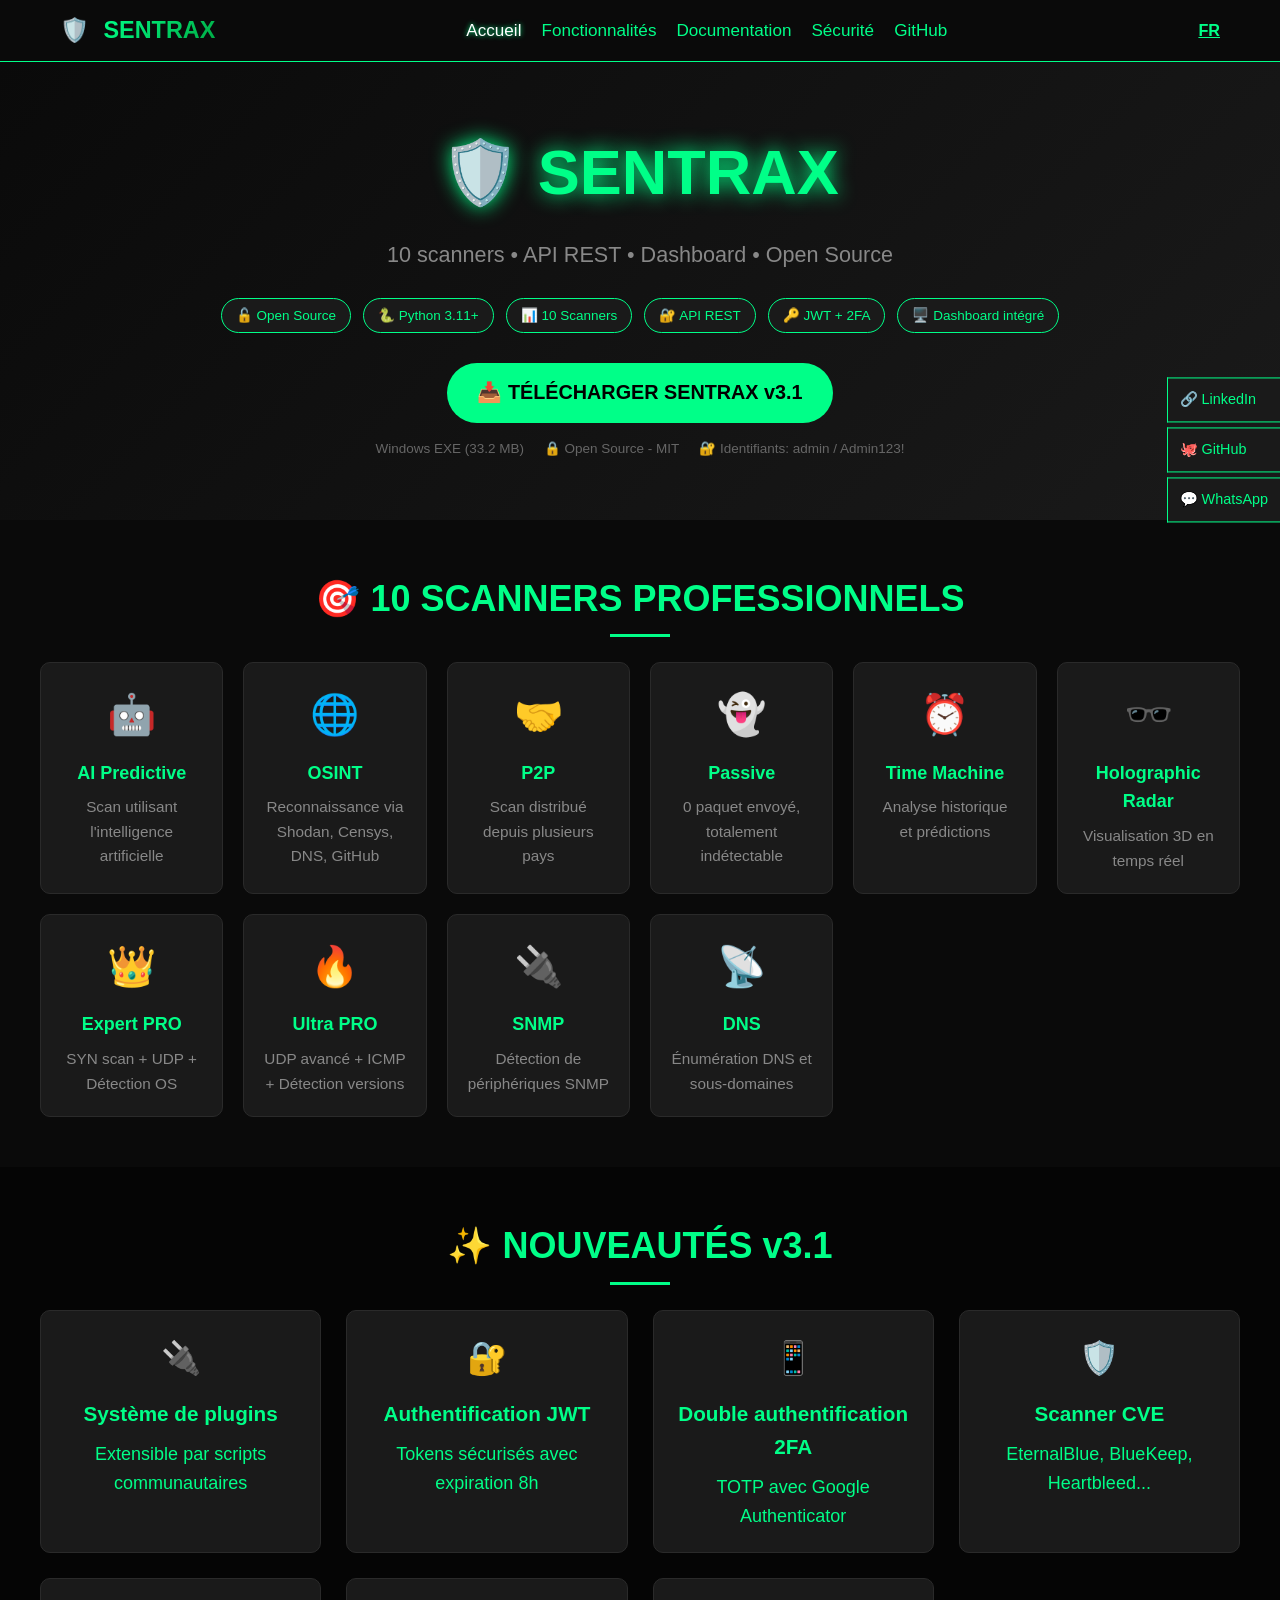
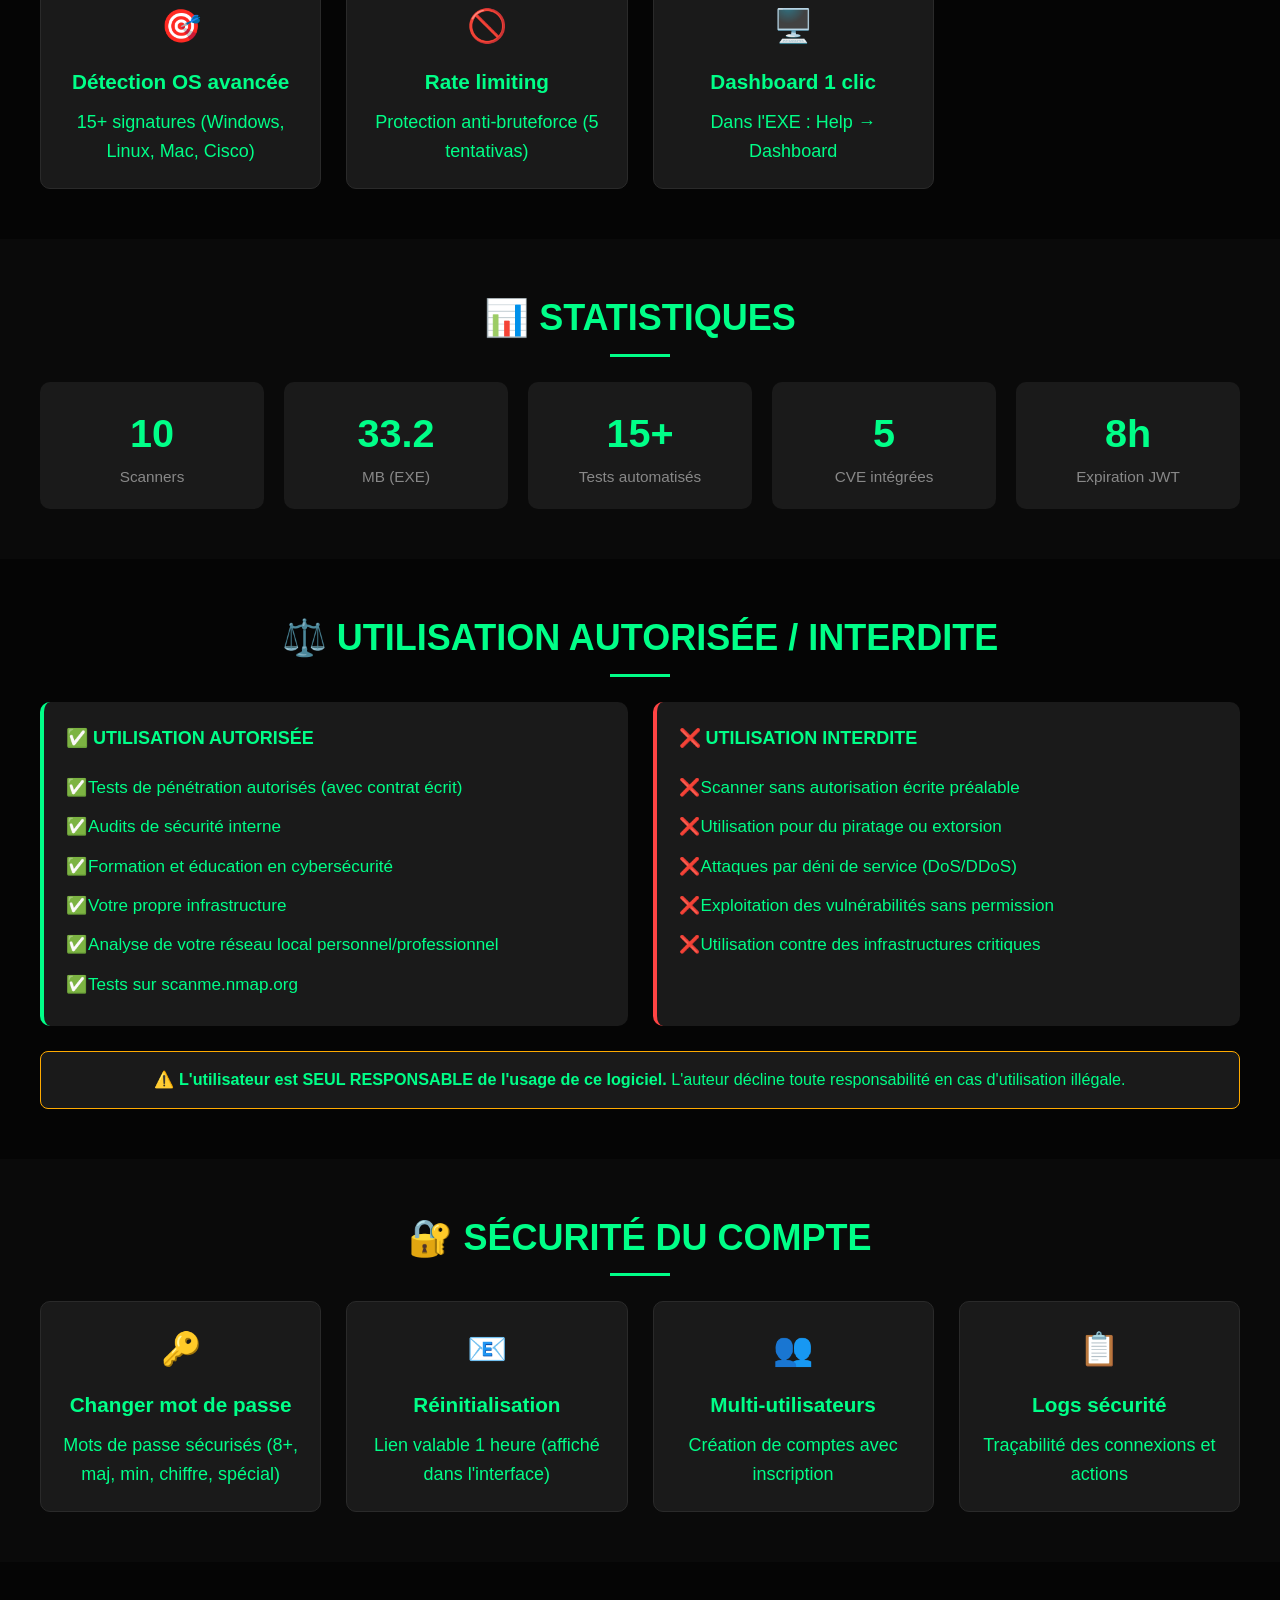
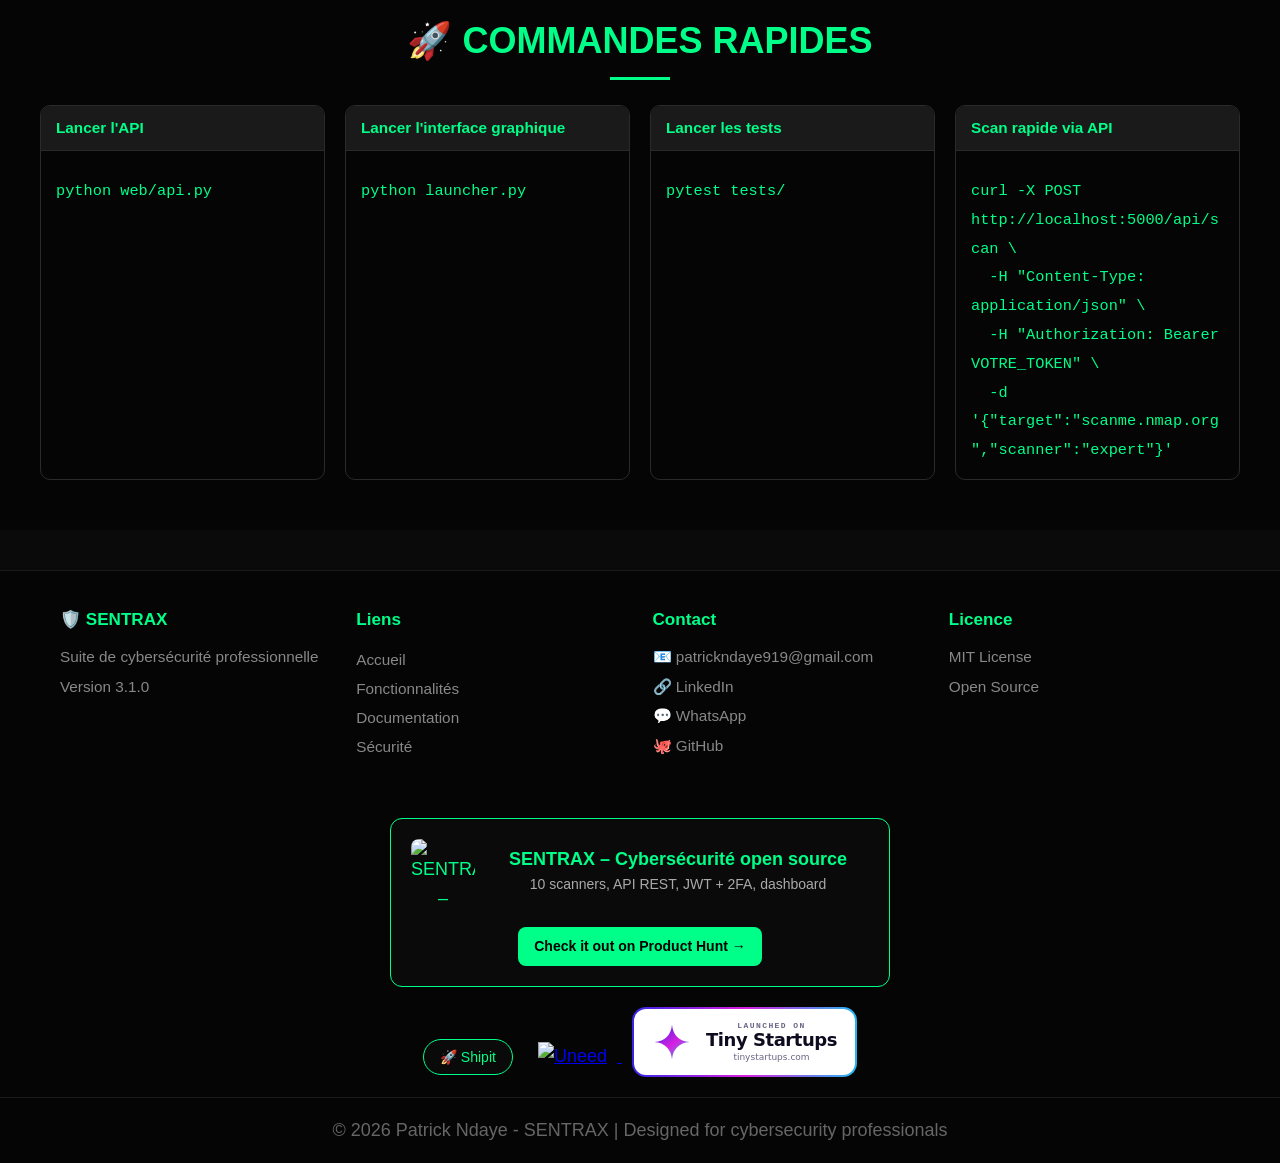
==== index.html @ 49a6472c "Ajout badge Tiny Startups (officiel, design dégradé)" ====
<!DOCTYPE html>
<html lang="fr">
<head>
    <!-- Google Tag Manager -->
    <script>(function(w,d,s,l,i){w[l]=w[l]||[];w[l].push({'gtm.start':
    new Date().getTime(),event:'gtm.js'});var f=d.getElementsByTagName(s)[0],
    j=d.createElement(s),dl=l!='dataLayer'?'&l='+l:'';j.async=true;j.src=
    'https://www.googletagmanager.com/gtm.js?id='+i+dl;f.parentNode.insertBefore(j,f);
    })(window,document,'script','dataLayer','GTM-PPNK472Z');</script>
    <!-- End Google Tag Manager -->

    <meta charset="UTF-8">
    <meta name="viewport" content="width=device-width, initial-scale=1.0">
    <meta name="description" content="SENTRAX - Suite de cybersécurité professionnelle avec 10 scanners réseau, API REST, dashboard web, authentification JWT + 2FA, et détection de vulnérabilités.">
    <meta name="keywords" content="cybersécurité, scanner réseau, sécurité informatique, pentest, vulnérabilités, nmap, scan ports, JWT, 2FA, CVE">
    <meta name="author" content="Patrick Ndaye">
    <meta property="og:title" content="SENTRAX - Cybersecurity Scanner">
    <meta property="og:description" content="Suite de cybersécurité professionnelle avec 10 scanners réseau">
    <meta property="og:url" content="https://ndaye12.github.io/SentraX/">
    <meta name="yandex-verification" content="8e7e02fc0b04e355" />
    <link rel="canonical" href="https://ndaye12.github.io/SentraX/" />
    <title>SENTRAX - Suite de cybersécurité professionnelle</title>
    <link rel="icon" href="images/favicon.ico">
    <link rel="stylesheet" href="css/style.css">
</head>
<body>
    <!-- Google Tag Manager (noscript) -->
    <noscript><iframe src="https://www.googletagmanager.com/ns.html?id=GTM-PPNK472Z"
    height="0" width="0" style="display:none;visibility:hidden"></iframe></noscript>
    <!-- End Google Tag Manager (noscript) -->

    <nav>
        <div class="nav-container">
            <div class="logo">
                <span class="logo-icon">🛡️</span>
                <span class="logo-text">SENTRAX</span>
            </div>
            <button class="menu-toggle" onclick="toggleMenu()">☰</button>
            <ul class="nav-menu">
                <li><a href="index.html" class="active">Accueil</a></li>
                <li><a href="features.html">Fonctionnalités</a></li>
                <li><a href="docs.html">Documentation</a></li>
                <li><a href="security.html">Sécurité</a></li>
                <li><a href="https://github.com/Ndaye12/SentraX">GitHub</a></li>
            </ul>
            <div class="lang-switch">
                <a href="index.html" class="lang-active">FR</a>
            </div>
        </div>
    </nav>

    <header class="hero">
        <div class="hero-content">
            <h1>🛡️ SENTRAX</h1>
            <p class="hero-subtitle">10 scanners • API REST • Dashboard • Open Source</p>
            <div class="hero-badges">
                <span class="badge">🔓 Open Source</span>
                <span class="badge">🐍 Python 3.11+</span>
                <span class="badge">📊 10 Scanners</span>
                <span class="badge">🔐 API REST</span>
                <span class="badge">🔑 JWT + 2FA</span>
                <span class="badge">🖥️ Dashboard intégré</span>
            </div>
            <a href="https://drive.google.com/file/d/140tymb2wjsz4BPexZvUOUM1OXDGhK6bf/view?usp=sharing" class="download-btn">
                📥 TÉLÉCHARGER SENTRAX v3.1
            </a>
            <div class="download-info">
                <span>Windows EXE (33.2 MB)</span>
                <span>🔒 Open Source - MIT</span>
                <span>🔐 Identifiants: admin / Admin123!</span>
            </div>
        </div>
    </header>

    <main>
        <section class="section">
            <div class="container">
                <h2>🎯 10 SCANNERS PROFESSIONNELS</h2>
                <div class="scanner-grid">
                    <div class="scanner-card"><div class="scanner-icon">🤖</div><h3>AI Predictive</h3><p>Scan utilisant l'intelligence artificielle</p></div>
                    <div class="scanner-card"><div class="scanner-icon">🌐</div><h3>OSINT</h3><p>Reconnaissance via Shodan, Censys, DNS, GitHub</p></div>
                    <div class="scanner-card"><div class="scanner-icon">🤝</div><h3>P2P</h3><p>Scan distribué depuis plusieurs pays</p></div>
                    <div class="scanner-card"><div class="scanner-icon">👻</div><h3>Passive</h3><p>0 paquet envoyé, totalement indétectable</p></div>
                    <div class="scanner-card"><div class="scanner-icon">⏰</div><h3>Time Machine</h3><p>Analyse historique et prédictions</p></div>
                    <div class="scanner-card"><div class="scanner-icon">🕶️</div><h3>Holographic Radar</h3><p>Visualisation 3D en temps réel</p></div>
                    <div class="scanner-card"><div class="scanner-icon">👑</div><h3>Expert PRO</h3><p>SYN scan + UDP + Détection OS</p></div>
                    <div class="scanner-card"><div class="scanner-icon">🔥</div><h3>Ultra PRO</h3><p>UDP avancé + ICMP + Détection versions</p></div>
                    <div class="scanner-card"><div class="scanner-icon">🔌</div><h3>SNMP</h3><p>Détection de périphériques SNMP</p></div>
                    <div class="scanner-card"><div class="scanner-icon">📡</div><h3>DNS</h3><p>Énumération DNS et sous-domaines</p></div>
                </div>
            </div>
        </section>

        <section class="section dark">
            <div class="container">
                <h2>✨ NOUVEAUTÉS v3.1</h2>
                <div class="features-grid">
                    <div class="feature-item"><span class="feature-icon">🔌</span><h3>Système de plugins</h3><p>Extensible par scripts communautaires</p></div>
                    <div class="feature-item"><span class="feature-icon">🔐</span><h3>Authentification JWT</h3><p>Tokens sécurisés avec expiration 8h</p></div>
                    <div class="feature-item"><span class="feature-icon">📱</span><h3>Double authentification 2FA</h3><p>TOTP avec Google Authenticator</p></div>
                    <div class="feature-item"><span class="feature-icon">🛡️</span><h3>Scanner CVE</h3><p>EternalBlue, BlueKeep, Heartbleed...</p></div>
                    <div class="feature-item"><span class="feature-icon">🎯</span><h3>Détection OS avancée</h3><p>15+ signatures (Windows, Linux, Mac, Cisco)</p></div>
                    <div class="feature-item"><span class="feature-icon">🚫</span><h3>Rate limiting</h3><p>Protection anti-bruteforce (5 tentativas)</p></div>
                    <div class="feature-item"><span class="feature-icon">🖥️</span><h3>Dashboard 1 clic</h3><p>Dans l'EXE : Help → Dashboard</p></div>
                </div>
            </div>
        </section>

        <section class="section">
            <div class="container">
                <h2>📊 STATISTIQUES</h2>
                <div class="stats-grid">
                    <div class="stat-card"><div class="stat-number">10</div><div class="stat-label">Scanners</div></div>
                    <div class="stat-card"><div class="stat-number">33.2</div><div class="stat-label">MB (EXE)</div></div>
                    <div class="stat-card"><div class="stat-number">15+</div><div class="stat-label">Tests automatisés</div></div>
                    <div class="stat-card"><div class="stat-number">5</div><div class="stat-label">CVE intégrées</div></div>
                    <div class="stat-card"><div class="stat-number">8h</div><div class="stat-label">Expiration JWT</div></div>
                </div>
            </div>
        </section>

        <section class="section dark">
            <div class="container">
                <h2>⚖️ UTILISATION AUTORISÉE / INTERDITE</h2>
                <div class="legal-grid">
                    <div class="legal-box allowed">
                        <h3>✅ UTILISATION AUTORISÉE</h3>
                        <ul><li>Tests de pénétration autorisés (avec contrat écrit)</li><li>Audits de sécurité interne</li><li>Formation et éducation en cybersécurité</li><li>Votre propre infrastructure</li><li>Analyse de votre réseau local personnel/professionnel</li><li>Tests sur scanme.nmap.org</li></ul>
                    </div>
                    <div class="legal-box forbidden">
                        <h3>❌ UTILISATION INTERDITE</h3>
                        <ul><li>Scanner sans autorisation écrite préalable</li><li>Utilisation pour du piratage ou extorsion</li><li>Attaques par déni de service (DoS/DDoS)</li><li>Exploitation des vulnérabilités sans permission</li><li>Utilisation contre des infrastructures critiques</li></ul>
                    </div>
                </div>
                <div class="legal-notice">⚠️ <strong>L'utilisateur est SEUL RESPONSABLE de l'usage de ce logiciel.</strong> L'auteur décline toute responsabilité en cas d'utilisation illégale.</div>
            </div>
        </section>

        <section class="section">
            <div class="container">
                <h2>🔐 SÉCURITÉ DU COMPTE</h2>
                <div class="features-grid">
                    <div class="feature-item"><span class="feature-icon">🔑</span><h3>Changer mot de passe</h3><p>Mots de passe sécurisés (8+, maj, min, chiffre, spécial)</p></div>
                    <div class="feature-item"><span class="feature-icon">📧</span><h3>Réinitialisation</h3><p>Lien valable 1 heure (affiché dans l'interface)</p></div>
                    <div class="feature-item"><span class="feature-icon">👥</span><h3>Multi-utilisateurs</h3><p>Création de comptes avec inscription</p></div>
                    <div class="feature-item"><span class="feature-icon">📋</span><h3>Logs sécurité</h3><p>Traçabilité des connexions et actions</p></div>
                </div>
            </div>
        </section>

        <section class="section dark">
            <div class="container">
                <h2>🚀 COMMANDES RAPIDES</h2>
                <div class="code-blocks">
                    <div class="code-block"><h3>Lancer l'API</h3><pre><code>python web/api.py</code></pre></div>
                    <div class="code-block"><h3>Lancer l'interface graphique</h3><pre><code>python launcher.py</code></pre></div>
                    <div class="code-block"><h3>Lancer les tests</h3><pre><code>pytest tests/</code></pre></div>
                    <div class="code-block"><h3>Scan rapide via API</h3><pre><code>curl -X POST http://localhost:5000/api/scan \
  -H "Content-Type: application/json" \
  -H "Authorization: Bearer VOTRE_TOKEN" \
  -d '{"target":"scanme.nmap.org","scanner":"expert"}'</code></pre></div>
                </div>
            </div>
        </section>
    </main>

    <footer>
        <div class="footer-container">
            <div class="footer-section"><h3>🛡️ SENTRAX</h3><p>Suite de cybersécurité professionnelle</p><p>Version 3.1.0</p></div>
            <div class="footer-section"><h3>Liens</h3><ul><li><a href="index.html">Accueil</a></li><li><a href="features.html">Fonctionnalités</a></li><li><a href="docs.html">Documentation</a></li><li><a href="security.html">Sécurité</a></li></ul></div>
            <div class="footer-section"><h3>Contact</h3><p>📧 patrickndaye919@gmail.com</p><p>🔗 <a href="https://www.linkedin.com/in/patrick-ndaye-b5b67a399" target="_blank">LinkedIn</a></p><p>💬 <a href="https://wa.me/243975659129?text=Bonjour%20Patrick%2C%20je%20suis%20intéressé%20par%20SENTRAX" target="_blank">WhatsApp</a></p><p>🐙 <a href="https://github.com/Ndaye12" target="_blank">GitHub</a></p></div>
            <div class="footer-section"><h3>Licence</h3><p>MIT License</p><p>Open Source</p></div>
        </div>

        <div class="badges-section" style="text-align: center; margin: 20px 0;">
            <!-- Widget Product Hunt – version dark intégrée -->
            <div style="background: #0a0a0a; border: 1px solid #00ff88; border-radius: 12px; padding: 20px; max-width: 500px; margin: 0 auto 20px;">
                <div style="display: flex; align-items: center; gap: 12px; margin-bottom: 12px;">
                    <img alt="SENTRAX – Cybersécurité open source" src="https://ph-files.imgix.net/3e011e09-76a8-44e1-983e-51eee85b455f.png?auto=format&amp;fit=crop&amp;w=80&amp;h=80" style="width: 64px; height: 64px; border-radius: 8px; object-fit: cover; flex-shrink: 0;">
                    <div style="flex: 1 1 0%; min-width: 0px;">
                        <h3 style="margin: 0px; font-size: 18px; font-weight: 600; color: #00ff88; line-height: 1.3; overflow: hidden; text-overflow: ellipsis; white-space: nowrap;">SENTRAX – Cybersécurité open source</h3>
                        <p style="margin: 4px 0px 0px; font-size: 14px; color: #aaa; line-height: 1.4; overflow: hidden; text-overflow: ellipsis; display: -webkit-box; -webkit-line-clamp: 2; -webkit-box-orient: vertical;">10 scanners, API REST, JWT + 2FA, dashboard</p>
                    </div>
                </div>
                <a href="https://www.producthunt.com/products/sentrax-cybersecurite-open-source?embed=true&amp;utm_source=embed&amp;utm_medium=post_embed" target="_blank" rel="noopener" style="display: inline-flex; align-items: center; gap: 4px; margin-top: 12px; padding: 8px 16px; background: #00ff88; color: #000; text-decoration: none; border-radius: 8px; font-size: 14px; font-weight: 600;">Check it out on Product Hunt →</a>
            </div>

            <!-- Badge Shipit stylisé -->
            <a href="https://www.shipit.buzz/products/sentrax" target="_blank" rel="noopener noreferrer" style="display: inline-flex; align-items: center; gap: 8px; background: #0a0a0a; color: #00ff88; padding: 6px 16px; border-radius: 40px; text-decoration: none; font-weight: 500; font-size: 14px; border: 1px solid #00ff88; margin: 0 10px;">
                🚀 Shipit
            </a>

            <!-- Badge Uneed (DR 74) -->
            <a href="https://www.uneed.best/tool/sentrax" target="_blank" rel="noopener noreferrer">
                <img src="https://www.uneed.best/EMBED3.png" alt="Uneed" style="height: 40px; margin: 0 10px;">
            </a>

            <!-- Tiny Startups badge (officiel, design dégradé) -->
            <a href="https://www.tinystartups.com/startup/sentrax" target="_blank" rel="noopener noreferrer" 
               style="display:inline-flex;align-items:center;gap:14px;padding:12px 18px;border-radius:14px;text-decoration:none;font-family:'Inter',system-ui,sans-serif;background:linear-gradient(#fff,#fff) padding-box,linear-gradient(90deg,#3525E6,#D81FE0,#22B8F0) border-box;border:2px solid transparent;color:#0E0B1F;margin:0 10px;">
              <svg width="40" height="40" viewBox="0 0 100 100">
                <defs><linearGradient id="tsg" x1=".1" y1="0" x2=".9" y2="1">
                  <stop offset="0%" stop-color="#3525E6"/><stop offset="55%" stop-color="#D81FE0"/><stop offset="100%" stop-color="#22B8F0"/>
                </linearGradient></defs>
                <path d="M50 6C52 32 68 48 94 50C68 52 52 68 50 94C48 68 32 52 6 50C32 48 48 32 50 6Z" fill="url(#tsg)"/>
              </svg>
              <span style="display:flex;flex-direction:column;line-height:1.15">
                <span style="font-family:monospace;font-size:8px;font-weight:600;letter-spacing:0.18em;text-transform:uppercase;color:#6A6585">Launched on</span>
                <span style="font-size:18px;font-weight:800;letter-spacing:-0.025em">Tiny Startups</span>
                <span style="font-size:9px;color:#6A6585;margin-top:2px">tinystartups.com</span>
              </span>
            </a>
        </div>

        <div class="footer-bottom"><p>© 2026 Patrick Ndaye - SENTRAX | Designed for cybersecurity professionals</p></div>
    </footer>

    <div class="social-links">
        <a href="https://www.linkedin.com/in/patrick-ndaye-b5b67a399" target="_blank">🔗 LinkedIn</a>
        <a href="https://github.com/Ndaye12" target="_blank">🐙 GitHub</a>
        <a href="https://wa.me/243975659129?text=Bonjour%20Patrick%2C%20je%20suis%20intéressé%20par%20SENTRAX" target="_blank">💬 WhatsApp</a>
    </div>

    <script>
        function toggleMenu() {
            const menu = document.querySelector('.nav-menu');
            if (menu) menu.classList.toggle('active');
        }

        const observer = new IntersectionObserver((entries) => {
            entries.forEach(entry => {
                if (entry.isIntersecting) {
                    entry.target.classList.add('visible');
                }
            });
        });

        document.querySelectorAll('.scanner-card, .feature-item, .stat-card, .code-block').forEach(el => {
            el.classList.add('fade-in');
            observer.observe(el);
        });
    </script>
</body>
</html>
---- css/style.css ----
* {
    margin: 0;
    padding: 0;
    box-sizing: border-box;
}

/* BASE POUR MOBILE - Viewport friendly */
html {
    font-size: 18px;
    scroll-behavior: smooth;
}

@media (max-width: 768px) {
    html {
        font-size: 20px;
    }
}

@media (max-width: 480px) {
    html {
        font-size: 18px;
    }
}

/* Police de base */
body {
    font-family: 'Segoe UI', 'Roboto', sans-serif;
    background: #0a0a0a;
    color: #00ff88;
    line-height: 1.6;
    font-size: 1rem;
    min-height: 100vh;
}

/* Monospace uniquement pour le code */
code,
pre,
.cve-item,
.code-block code,
.terminal {
    font-family: 'Courier New', 'Courier', monospace;
}

/* Navigation */
nav {
    background: #0a0a0a;
    border-bottom: 1px solid #00ff88;
    position: sticky;
    top: 0;
    z-index: 100;
    backdrop-filter: blur(10px);
    padding: 12px 0;
}

.nav-container {
    max-width: 1200px;
    margin: 0 auto;
    padding: 0 20px;
    display: flex;
    justify-content: space-between;
    align-items: center;
    flex-wrap: wrap;
}

.logo {
    font-size: 1.3rem;
    font-weight: bold;
}

.logo-icon {
    color: #00ff88;
    margin-right: 8px;
}

.logo-text {
    background: linear-gradient(135deg, #00ff88, #00aa44);
    -webkit-background-clip: text;
    background-clip: text;
    color: transparent;
}

/* Menu hamburger */
.menu-toggle {
    display: none;
    background: none;
    border: 1px solid #00ff88;
    color: #00ff88;
    font-size: 1.8rem;
    cursor: pointer;
    padding: 4px 12px;
    border-radius: 6px;
    line-height: 1;
    transition: all 0.3s;
}

.menu-toggle:hover {
    background: #00ff88;
    color: #000;
}

.nav-menu {
    display: flex;
    list-style: none;
    gap: 20px;
}

.nav-menu a {
    color: #00ff88;
    text-decoration: none;
    transition: all 0.3s;
    font-size: 0.95rem;
}

.nav-menu a:hover,
.nav-menu a.active {
    color: #ffffff;
    text-shadow: 0 0 5px #00ff88;
}

.lang-switch a {
    color: #00ff88;
    text-decoration: none;
    font-size: 0.9rem;
    transition: all 0.3s;
}

.lang-switch a:hover {
    color: #ffffff;
}

.lang-active {
    font-weight: bold;
    text-decoration: underline !important;
}

/* Hero section */
.hero {
    text-align: center;
    padding: 60px 20px;
    background: linear-gradient(135deg, #0a0a0a 0%, #1a1a1a 100%);
}

.hero h1 {
    font-size: clamp(1.8rem, 6vw, 3.5rem);
    margin-bottom: 15px;
    text-shadow: 0 0 20px #00ff88;
}

.hero-subtitle {
    font-size: clamp(0.9rem, 3vw, 1.2rem);
    color: #888;
    margin-bottom: 25px;
}

.hero-badges {
    display: flex;
    justify-content: center;
    gap: 12px;
    margin-bottom: 30px;
    flex-wrap: wrap;
}

.badge {
    background: #1a1a1a;
    padding: 6px 14px;
    border-radius: 20px;
    font-size: 0.75rem;
    border: 1px solid #00ff88;
    transition: all 0.3s;
}

.badge:hover {
    background: #00ff88;
    color: #000;
    transform: translateY(-2px);
}

.download-btn {
    display: inline-block;
    background: #00ff88;
    color: #000;
    padding: 14px 30px;
    font-size: clamp(0.9rem, 4vw, 1.1rem);
    font-weight: bold;
    text-decoration: none;
    border-radius: 50px;
    transition: all 0.3s;
    margin-bottom: 15px;
}

.download-btn:hover {
    transform: scale(1.05);
    box-shadow: 0 0 30px #00ff88;
}

.download-info {
    font-size: 0.75rem;
    color: #666;
}

.download-info span {
    margin: 0 8px;
}

/* Sections */
.section {
    padding: 50px 20px;
}

.section.dark {
    background: #050505;
}

.container {
    max-width: 1200px;
    margin: 0 auto;
    width: 100%;
}

h2 {
    text-align: center;
    font-size: clamp(1.3rem, 5vw, 2rem);
    margin-bottom: 35px;
    position: relative;
}

h2::after {
    content: '';
    position: absolute;
    bottom: -10px;
    left: 50%;
    transform: translateX(-50%);
    width: 60px;
    height: 3px;
    background: #00ff88;
}

h3 {
    font-size: 1.15rem;
    margin-bottom: 10px;
}

p, li, label, input, textarea {
    font-size: 1rem;
}

/* Scanner grid */
.scanner-grid {
    display: grid;
    grid-template-columns: repeat(auto-fit, minmax(170px, 1fr));
    gap: 20px;
}

.scanner-card {
    background: #1a1a1a;
    padding: 20px;
    border-radius: 10px;
    text-align: center;
    transition: all 0.3s;
    border: 1px solid #2a2a2a;
    cursor: pointer;
}

.scanner-card:hover {
    transform: translateY(-5px);
    border-color: #00ff88;
    box-shadow: 0 5px 20px rgba(0, 255, 136, 0.2);
}

.scanner-icon {
    font-size: 2.2rem;
    margin-bottom: 12px;
}

.scanner-card h3 {
    margin-bottom: 8px;
    font-size: 1rem;
}

.scanner-card p {
    font-size: 0.85rem;
    color: #888;
}

/* Features grid */
.features-grid {
    display: grid;
    grid-template-columns: repeat(auto-fit, minmax(280px, 1fr));
    gap: 25px;
}

.feature-item {
    text-align: center;
    padding: 22px;
    background: #1a1a1a;
    border-radius: 10px;
    border: 1px solid #2a2a2a;
    transition: all 0.3s;
}

.feature-item:hover {
    transform: translateY(-5px);
    border-color: #00ff88;
}

.feature-icon {
    font-size: 1.8rem;
    display: block;
    margin-bottom: 12px;
}

/* Stats grid */
.stats-grid {
    display: grid;
    grid-template-columns: repeat(auto-fit, minmax(130px, 1fr));
    gap: 20px;
    text-align: center;
}

.stat-card {
    background: #1a1a1a;
    padding: 20px;
    border-radius: 10px;
    transition: all 0.3s;
}

.stat-card:hover {
    transform: translateY(-3px);
    border: 1px solid #00ff88;
}

.stat-number {
    font-size: 2.2rem;
    font-weight: bold;
    color: #00ff88;
}

.stat-label {
    color: #888;
    font-size: 0.85rem;
}

/* Legal boxes */
.legal-grid {
    display: grid;
    grid-template-columns: 1fr 1fr;
    gap: 25px;
    margin-bottom: 25px;
}

.legal-box {
    background: #1a1a1a;
    padding: 22px;
    border-radius: 10px;
}

.legal-box.allowed {
    border-left: 4px solid #00ff88;
}

.legal-box.forbidden {
    border-left: 4px solid #ff4444;
}

.legal-box h3 {
    margin-bottom: 15px;
    font-size: 1rem;
}

.legal-box ul {
    list-style: none;
    padding-left: 0;
}

.legal-box li {
    padding: 6px 0;
    padding-left: 22px;
    position: relative;
    font-size: 0.95rem;
}

.legal-box li::before {
    position: absolute;
    left: 0;
}

.allowed li::before {
    content: "✅";
}

.forbidden li::before {
    content: "❌";
}

.legal-notice {
    background: #1a1a1a;
    padding: 15px;
    border-radius: 8px;
    text-align: center;
    border: 1px solid #ffaa00;
    font-size: 0.9rem;
}

/* Code blocks */
.code-blocks {
    display: grid;
    grid-template-columns: repeat(auto-fit, minmax(280px, 1fr));
    gap: 20px;
}

.code-block {
    background: #050505;
    border: 1px solid #2a2a2a;
    border-radius: 10px;
    overflow: hidden;
    transition: all 0.3s;
}

.code-block:hover {
    border-color: #00ff88;
}

.code-block h3 {
    background: #1a1a1a;
    padding: 10px 15px;
    font-size: 0.85rem;
    border-bottom: 1px solid #2a2a2a;
}

.code-block pre {
    padding: 15px;
    overflow-x: auto;
    white-space: pre-wrap;
    word-break: break-word;
}

.code-block code {
    font-size: 0.85rem;
    color: #00ff88;
}

/* Footer */
footer {
    background: #050505;
    border-top: 1px solid #1a1a1a;
    margin-top: 40px;
}

.footer-container {
    max-width: 1200px;
    margin: 0 auto;
    padding: 35px 20px;
    display: grid;
    grid-template-columns: repeat(auto-fit, minmax(180px, 1fr));
    gap: 25px;
}

.footer-section h3 {
    margin-bottom: 12px;
    font-size: 0.95rem;
}

.footer-section ul {
    list-style: none;
}

.footer-section a {
    color: #888;
    text-decoration: none;
    transition: color 0.3s;
    font-size: 0.85rem;
}

.footer-section a:hover {
    color: #00ff88;
}

.footer-section p {
    color: #888;
    font-size: 0.85rem;
    margin: 5px 0;
}

.footer-bottom {
    text-align: center;
    padding: 18px;
    border-top: 1px solid #1a1a1a;
    color: #666;
    font-size: 0.8rem;
}

/* Animations */
.fade-in {
    opacity: 0;
    transform: translateY(20px);
    transition: all 0.6s ease;
}

.fade-in.visible {
    opacity: 1;
    transform: translateY(0);
}

/* Social links */
.social-links {
    position: fixed;
    right: 0;
    top: 50%;
    transform: translateY(-50%);
    display: flex;
    flex-direction: column;
    gap: 5px;
    z-index: 99;
}

.social-links a {
    background: #1a1a1a;
    border: 1px solid #00ff88;
    border-right: none;
    padding: 10px 12px;
    text-decoration: none;
    color: #00ff88;
    font-size: 0.8rem;
    transition: all 0.3s;
}

.social-links a:hover {
    transform: translateX(-5px);
    background: #00ff88;
    color: #000;
}

/* Scrollbar personnalisée */
::-webkit-scrollbar {
    width: 8px;
}

::-webkit-scrollbar-track {
    background: #1a1a1a;
}

::-webkit-scrollbar-thumb {
    background: #00ff88;
    border-radius: 4px;
}

::-webkit-scrollbar-thumb:hover {
    background: #00cc66;
}

/* Selection */
::selection {
    background: #00ff88;
    color: #000;
}

/* ==================== RESPONSIVE MOBILE AVEC HAMBURGER ==================== */
@media (max-width: 768px) {
    body {
        font-size: 1rem;
    }

    nav {
        padding: 8px 0;
    }

    .nav-container {
        flex-direction: column;
        gap: 12px;
    }

    .menu-toggle {
        display: block;
        align-self: flex-end;
    }

    .nav-menu {
        display: none;
        width: 100%;
        flex-direction: column;
        align-items: center;
        gap: 12px;
        margin-top: 15px;
    }

    .nav-menu.active {
        display: flex;
    }

    .nav-menu a {
        font-size: 0.95rem;
    }

    .logo {
        font-size: 1.2rem;
        align-self: flex-start;
    }

    .hero {
        padding: 40px 15px;
    }

    .hero h1 {
        font-size: 1.8rem;
    }

    .hero-subtitle {
        font-size: 0.95rem;
    }

    .badge {
        font-size: 0.7rem;
        padding: 4px 10px;
    }

    .download-btn {
        width: 90%;
        max-width: 280px;
        font-size: 0.95rem;
        padding: 12px 20px;
    }

    .download-info span {
        display: block;
        margin: 5px 0;
    }

    .section {
        padding: 35px 15px;
    }

    h2 {
        font-size: 1.4rem;
        margin-bottom: 30px;
    }

    h3 {
        font-size: 1.05rem;
    }

    p, li, label {
        font-size: 0.95rem;
    }

    .scanner-grid {
        grid-template-columns: repeat(auto-fit, minmax(150px, 1fr));
        gap: 12px;
    }

    .scanner-card {
        padding: 14px;
    }

    .scanner-card h3 {
        font-size: 0.9rem;
    }

    .scanner-card p {
        font-size: 0.75rem;
    }

    .scanner-icon {
        font-size: 1.8rem;
    }

    .features-grid {
        grid-template-columns: 1fr;
        gap: 15px;
    }

    .feature-item {
        padding: 16px;
    }

    .stats-grid {
        grid-template-columns: repeat(2, 1fr);
        gap: 12px;
    }

    .stat-number {
        font-size: 1.8rem;
    }

    .stat-label {
        font-size: 0.75rem;
    }

    .legal-grid {
        grid-template-columns: 1fr;
        gap: 15px;
    }

    .legal-box {
        padding: 16px;
    }

    .legal-box h3 {
        font-size: 0.95rem;
    }

    .legal-box li {
        font-size: 0.85rem;
        padding: 5px 0 5px 20px;
    }

    .legal-notice {
        font-size: 0.8rem;
        padding: 10px;
    }

    .code-blocks {
        grid-template-columns: 1fr;
        gap: 12px;
    }

    .code-block code {
        font-size: 0.75rem;
    }

    .footer-container {
        grid-template-columns: 1fr;
        text-align: center;
        gap: 15px;
        padding: 25px 15px;
    }

    .footer-section p,
    .footer-section a {
        font-size: 0.8rem;
    }

    .footer-bottom {
        text-align: center;
        margin-top: 10px;
    }

    .social-links {
        position: static;
        flex-direction: row;
        justify-content: center;
        gap: 10px;
        margin-top: 20px;
        transform: none;
    }

    .social-links a {
        border: 1px solid #00ff88;
        border-radius: 5px;
        padding: 8px 12px;
    }

    .social-links a:hover {
        transform: translateY(-2px);
    }

    /* Ajustement du widget Product Hunt sur mobile */
    .badges-section > div {
        max-width: 90% !important;
        margin-left: auto !important;
        margin-right: auto !important;
    }
    .badges-section h3 {
        white-space: normal !important;
        word-break: break-word !important;
        font-size: 16px !important;
    }
    .badges-section p {
        font-size: 12px !important;
    }
}

/* Très petits écrans */
@media (max-width: 480px) {
    .hero h1 {
        font-size: 1.6rem;
    }

    .scanner-grid {
        grid-template-columns: 1fr 1fr;
        gap: 10px;
    }

    .stat-number {
        font-size: 1.5rem;
    }

    .code-block code {
        font-size: 0.7rem;
    }

    .badge {
        font-size: 0.65rem;
        padding: 3px 8px;
    }
}

/* ==================== CORRECTION CVE & SECURITY ==================== */
@media (max-width: 768px) {
    .cve-item,
    .cve-card,
    .cve-list li,
    .vuln-item,
    .vulnerability-item,
    .security-card p,
    .security-card li,
    .faq-item,
    .faq-question,
    .faq-answer {
        font-size: 0.95rem !important;
        line-height: 1.5;
        padding: 12px;
        word-break: break-word;
    }

    pre,
    code,
    .code-block code {
        font-size: 0.8rem !important;
    }
    
    table,
    .scanner-table {
        display: block;
        overflow-x: auto;
        white-space: nowrap;
    }
}

@media (max-width: 480px) {
    .cve-item,
    .cve-card,
    .vuln-item,
    .faq-item {
        font-size: 0.9rem !important;
        padding: 10px;
    }
    
    pre,
    code {
        font-size: 0.7rem !important;
    }
}

/* Print styles */
@media print {
    .nav, .social-links, .download-btn, .menu-toggle, .lang-switch {
        display: none !important;
    }
    
    body {
        background: white;
        color: black;
    }
    
    .scanner-card, .feature-item, .stat-card, .legal-box {
        border: 1px solid #ccc;
        background: white;
        color: black;
    }
    
    h2::after {
        background: black;
    }
}
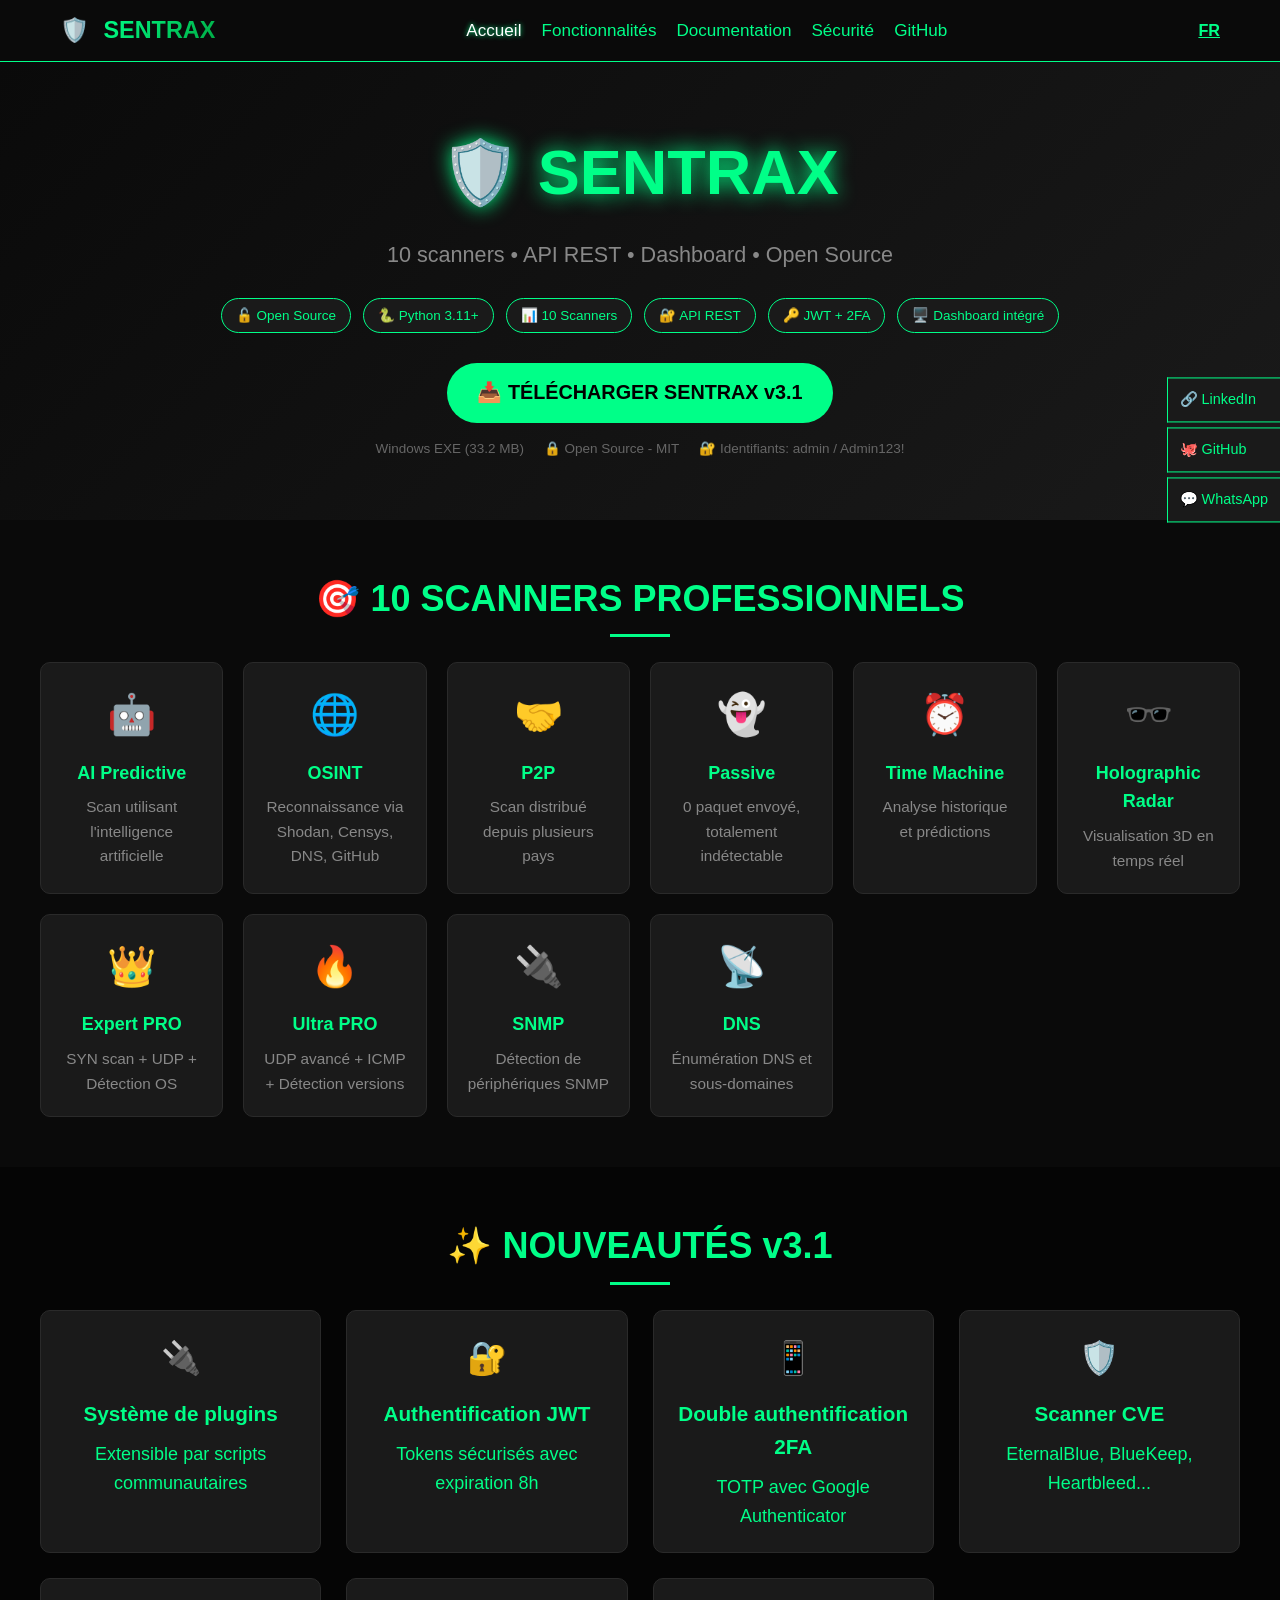
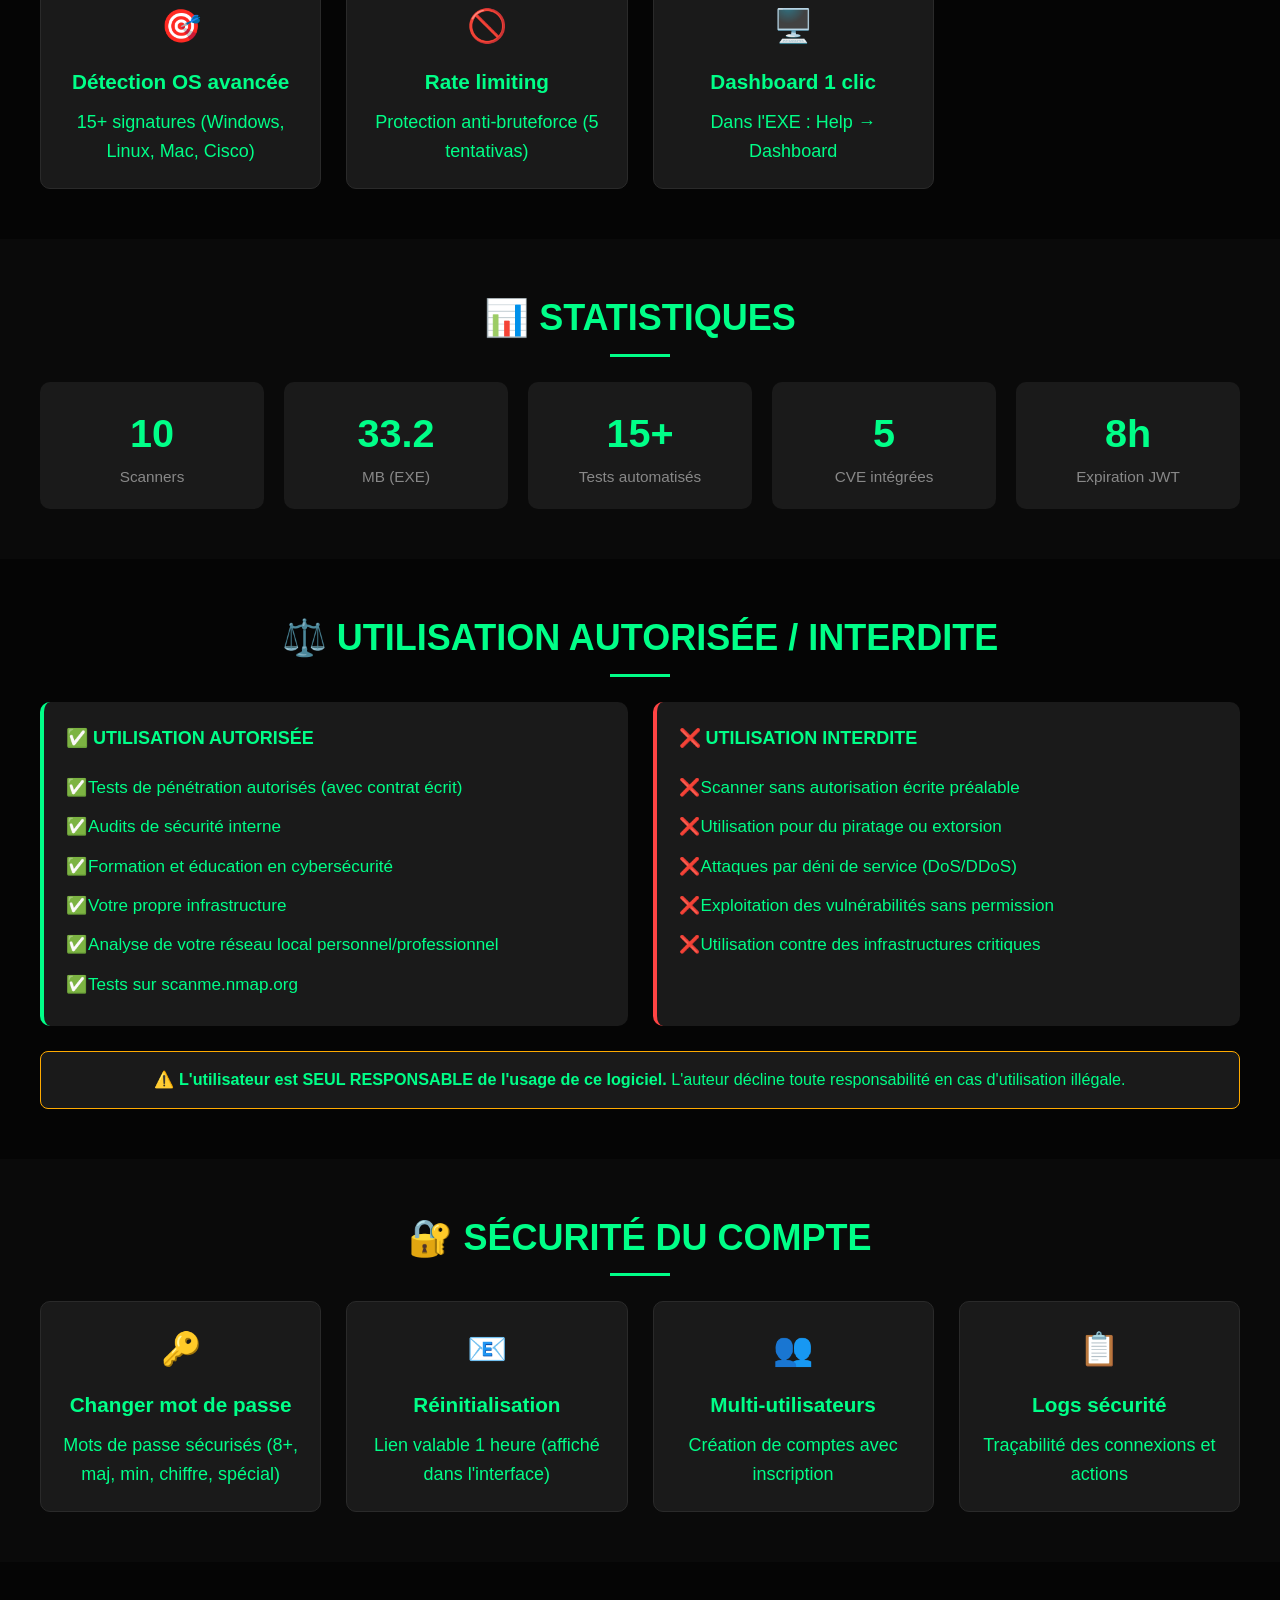
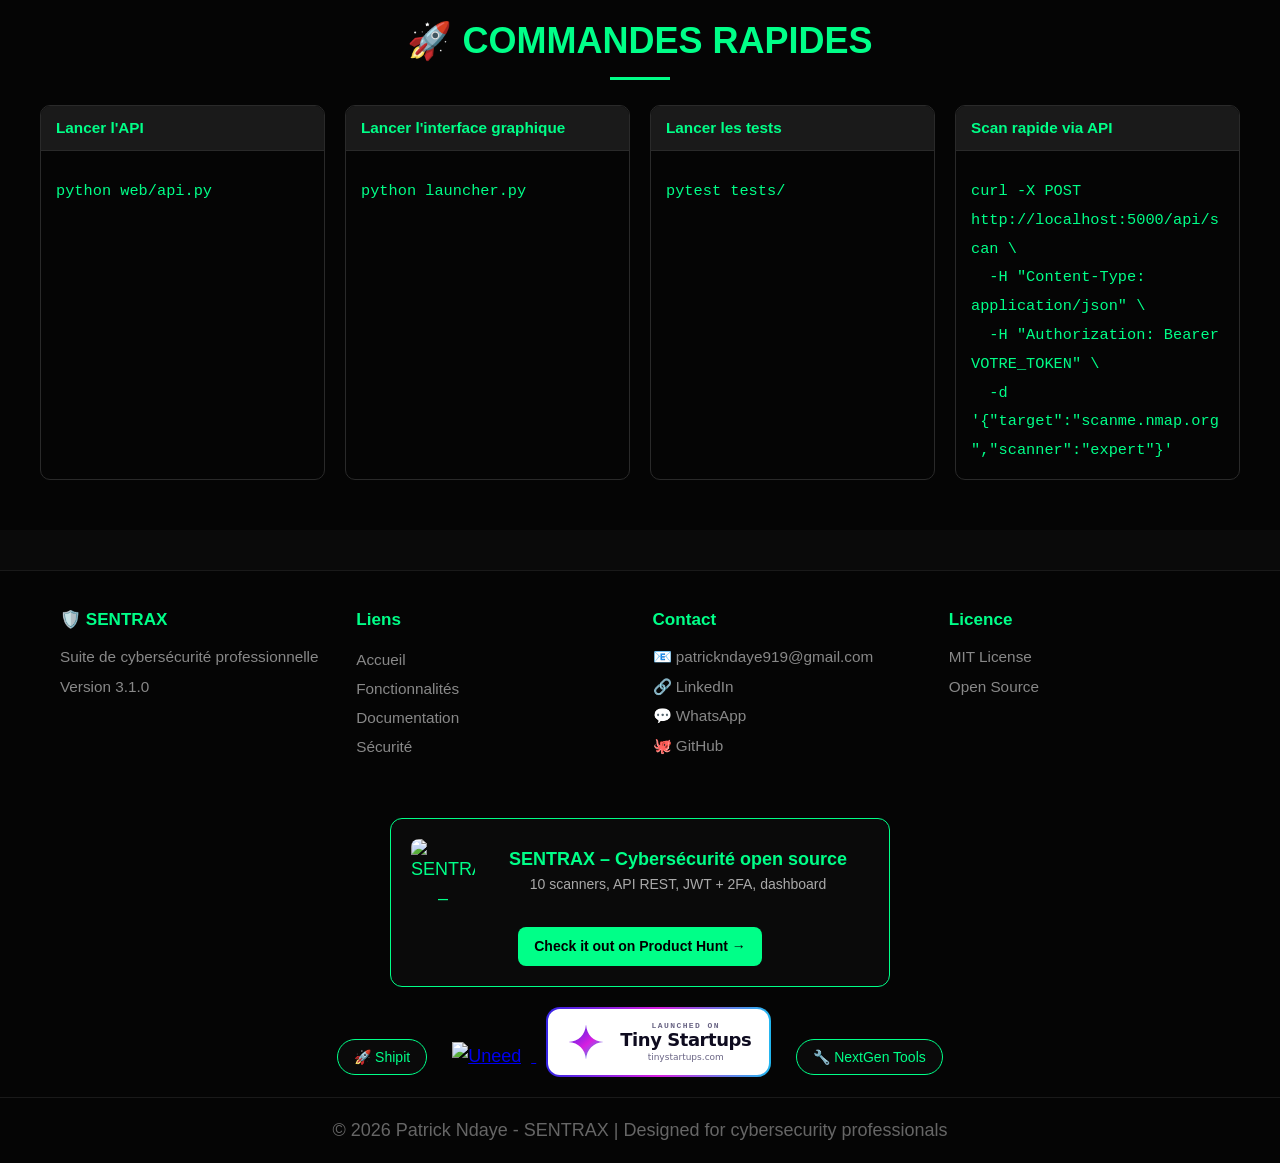
==== commit 38c123e9: "Correction badge NextGen Tools (texte stylisé, pas d'image)" ====
--- a/index.html
+++ b/index.html
@@ -210,6 +210,11 @@
                 <span style="font-size:9px;color:#6A6585;margin-top:2px">tinystartups.com</span>
               </span>
             </a>
+
+            <!-- NextGen Tools badge (fonctionnel) -->
+            <a href="https://www.nxgntools.com/tools/sentrax?utm_source=sentrax" target="_blank" rel="noopener noreferrer" style="display: inline-flex; align-items: center; gap: 8px; background: #0a0a0a; color: #00ff88; padding: 6px 16px; border-radius: 40px; text-decoration: none; font-weight: 500; font-size: 14px; border: 1px solid #00ff88; margin: 0 10px;">
+    🔧 NextGen Tools
+</a>
         </div>
 
         <div class="footer-bottom"><p>© 2026 Patrick Ndaye - SENTRAX | Designed for cybersecurity professionals</p></div>
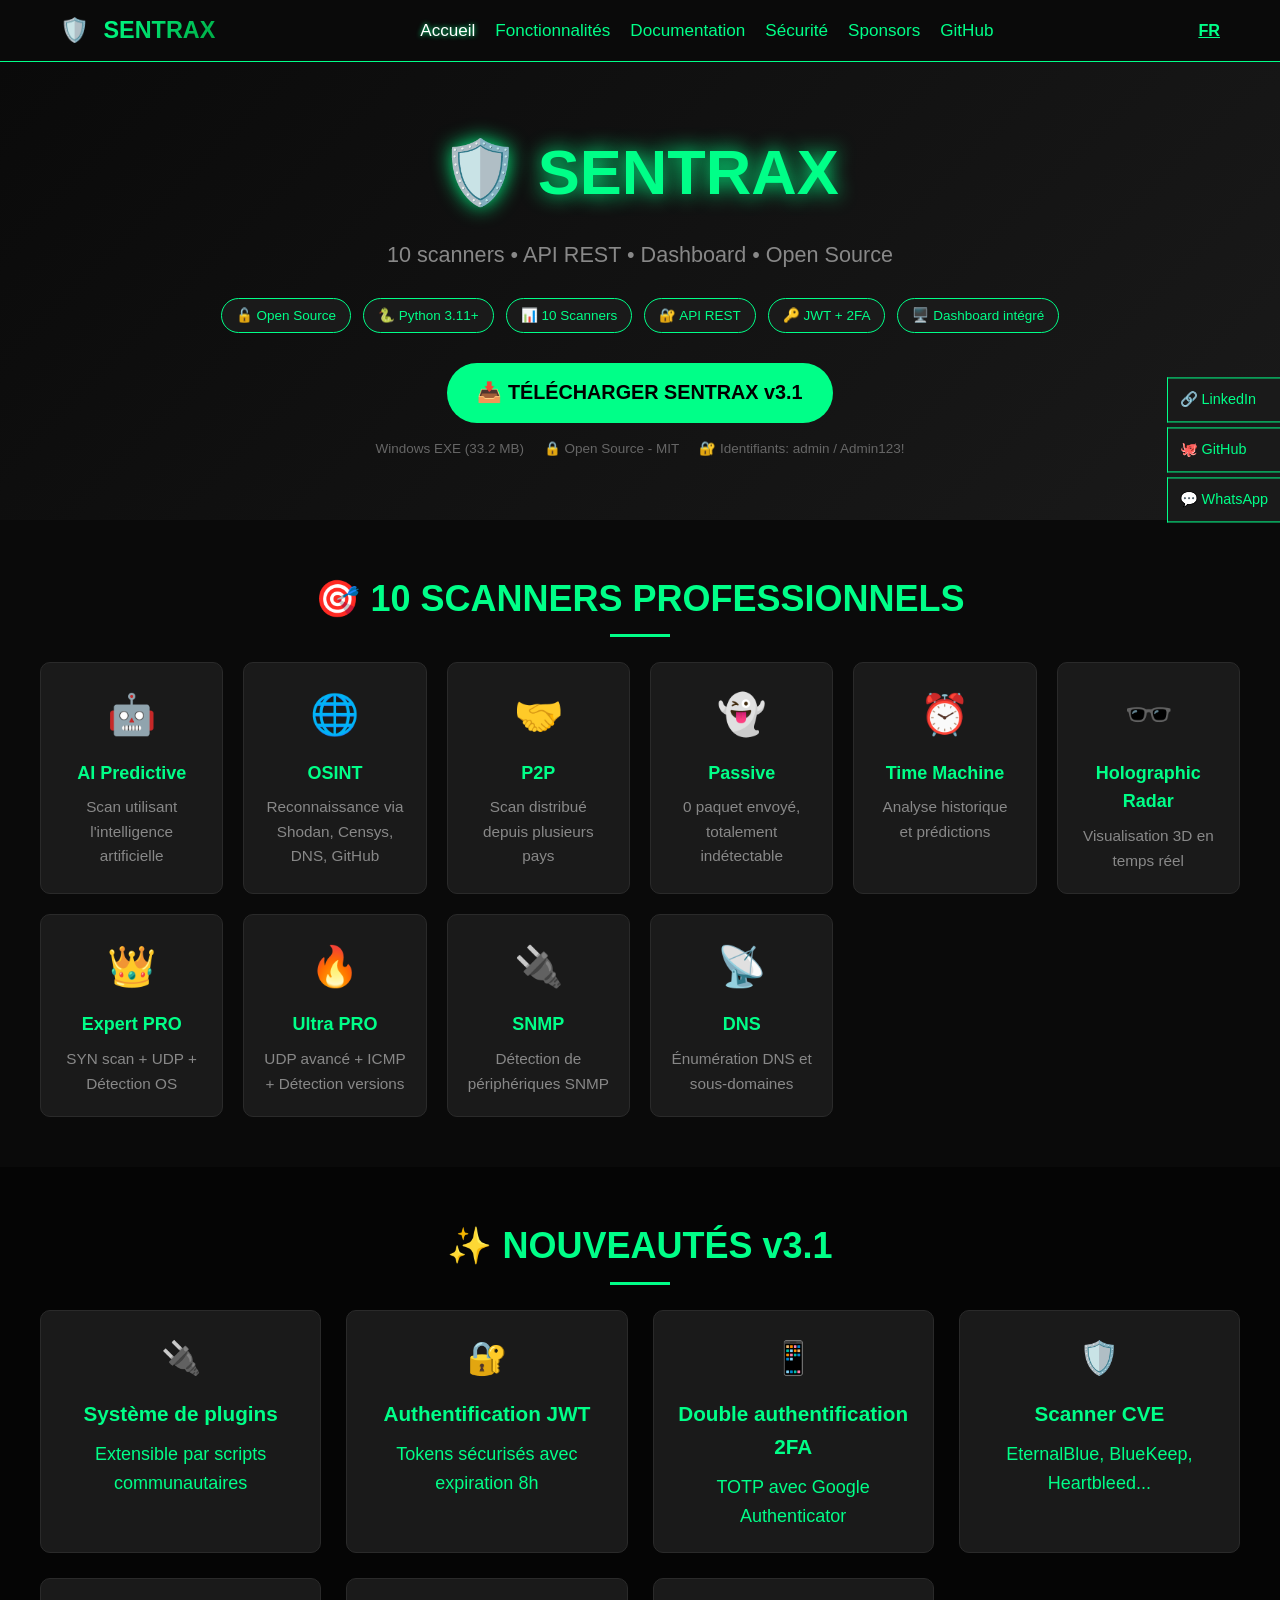
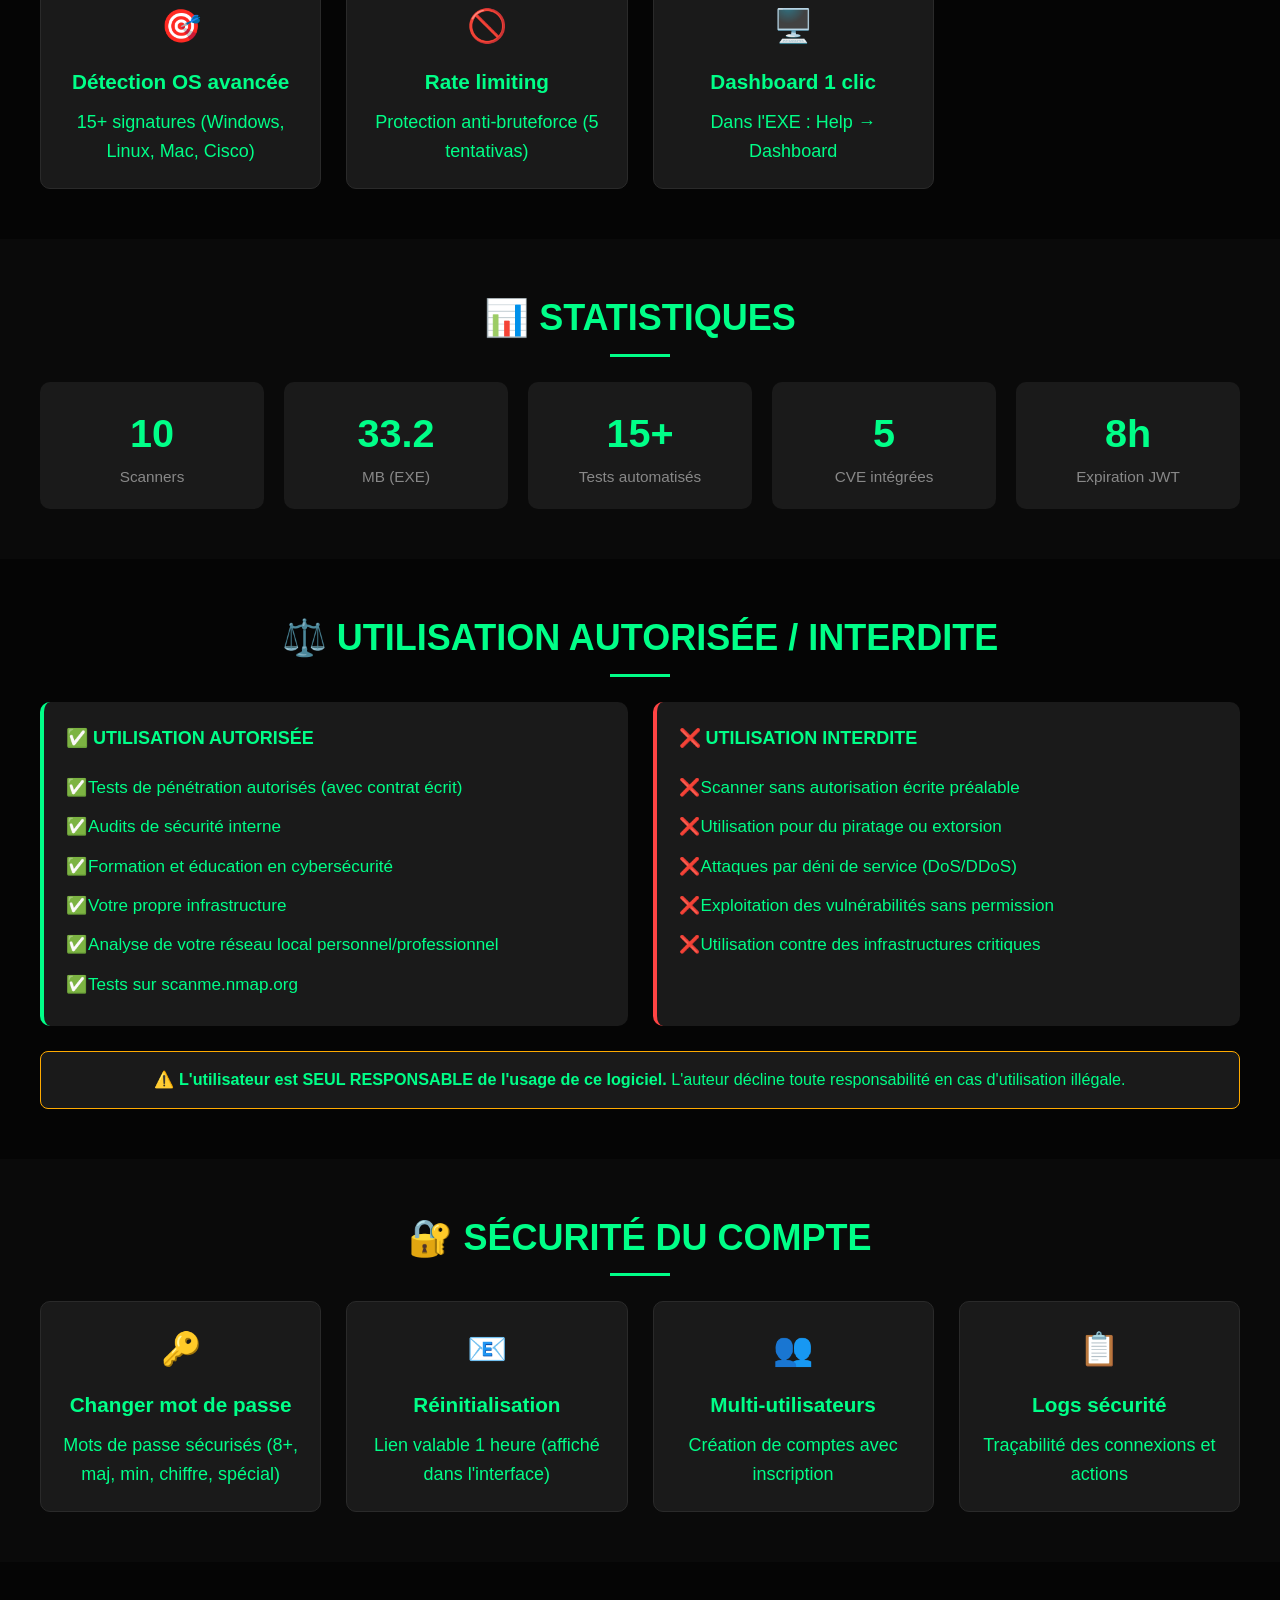
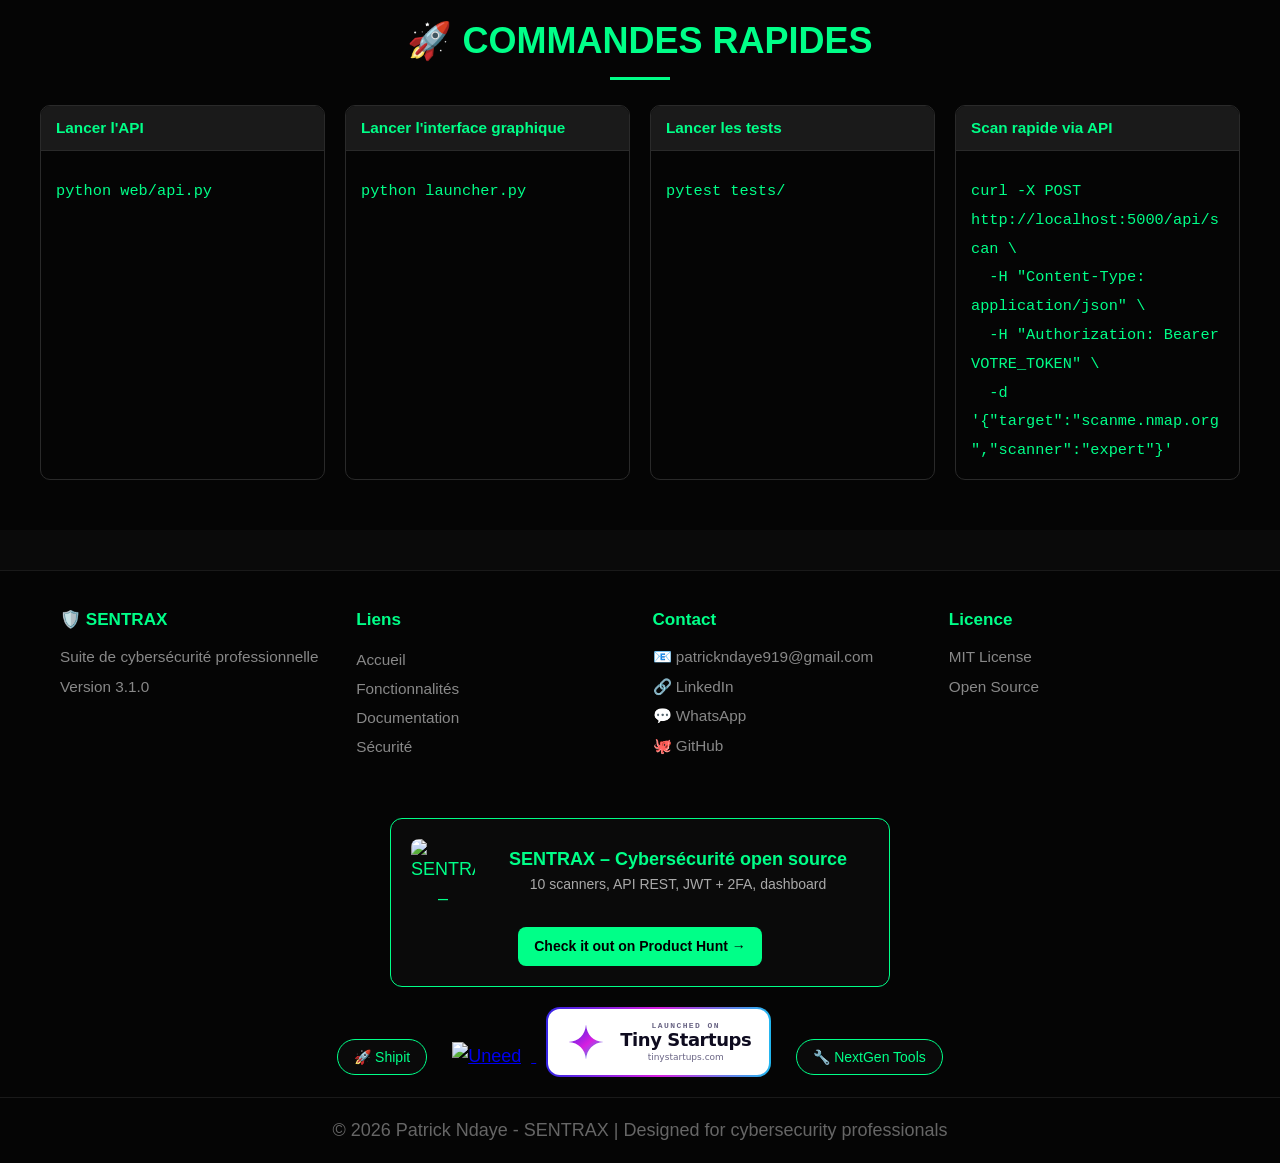
==== commit 5fe860f3: "Ajout lien Sponsors dans le menu de toutes les pages" ====
--- a/index.html
+++ b/index.html
@@ -41,6 +41,7 @@
                 <li><a href="features.html">Fonctionnalités</a></li>
                 <li><a href="docs.html">Documentation</a></li>
                 <li><a href="security.html">Sécurité</a></li>
+                <li><a href="sponsors.html">Sponsors</a></li>
                 <li><a href="https://github.com/Ndaye12/SentraX">GitHub</a></li>
             </ul>
             <div class="lang-switch">
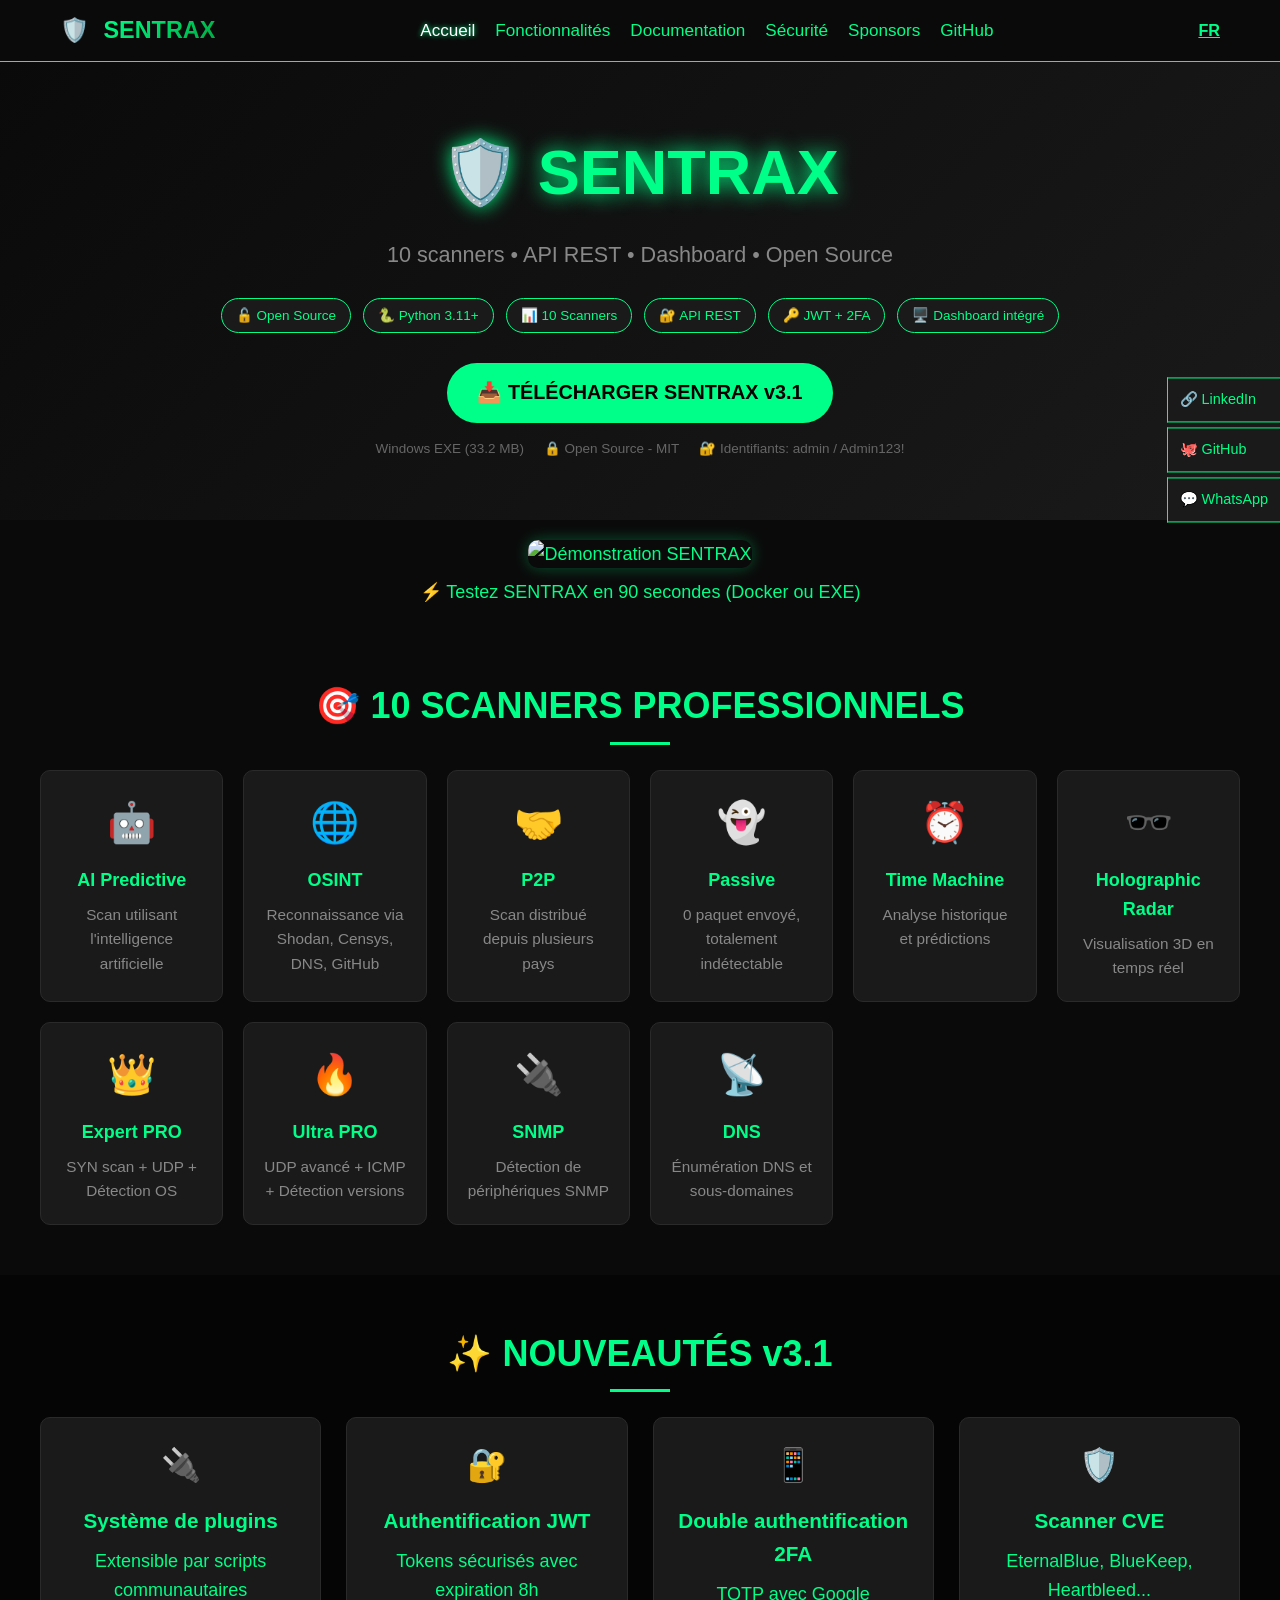
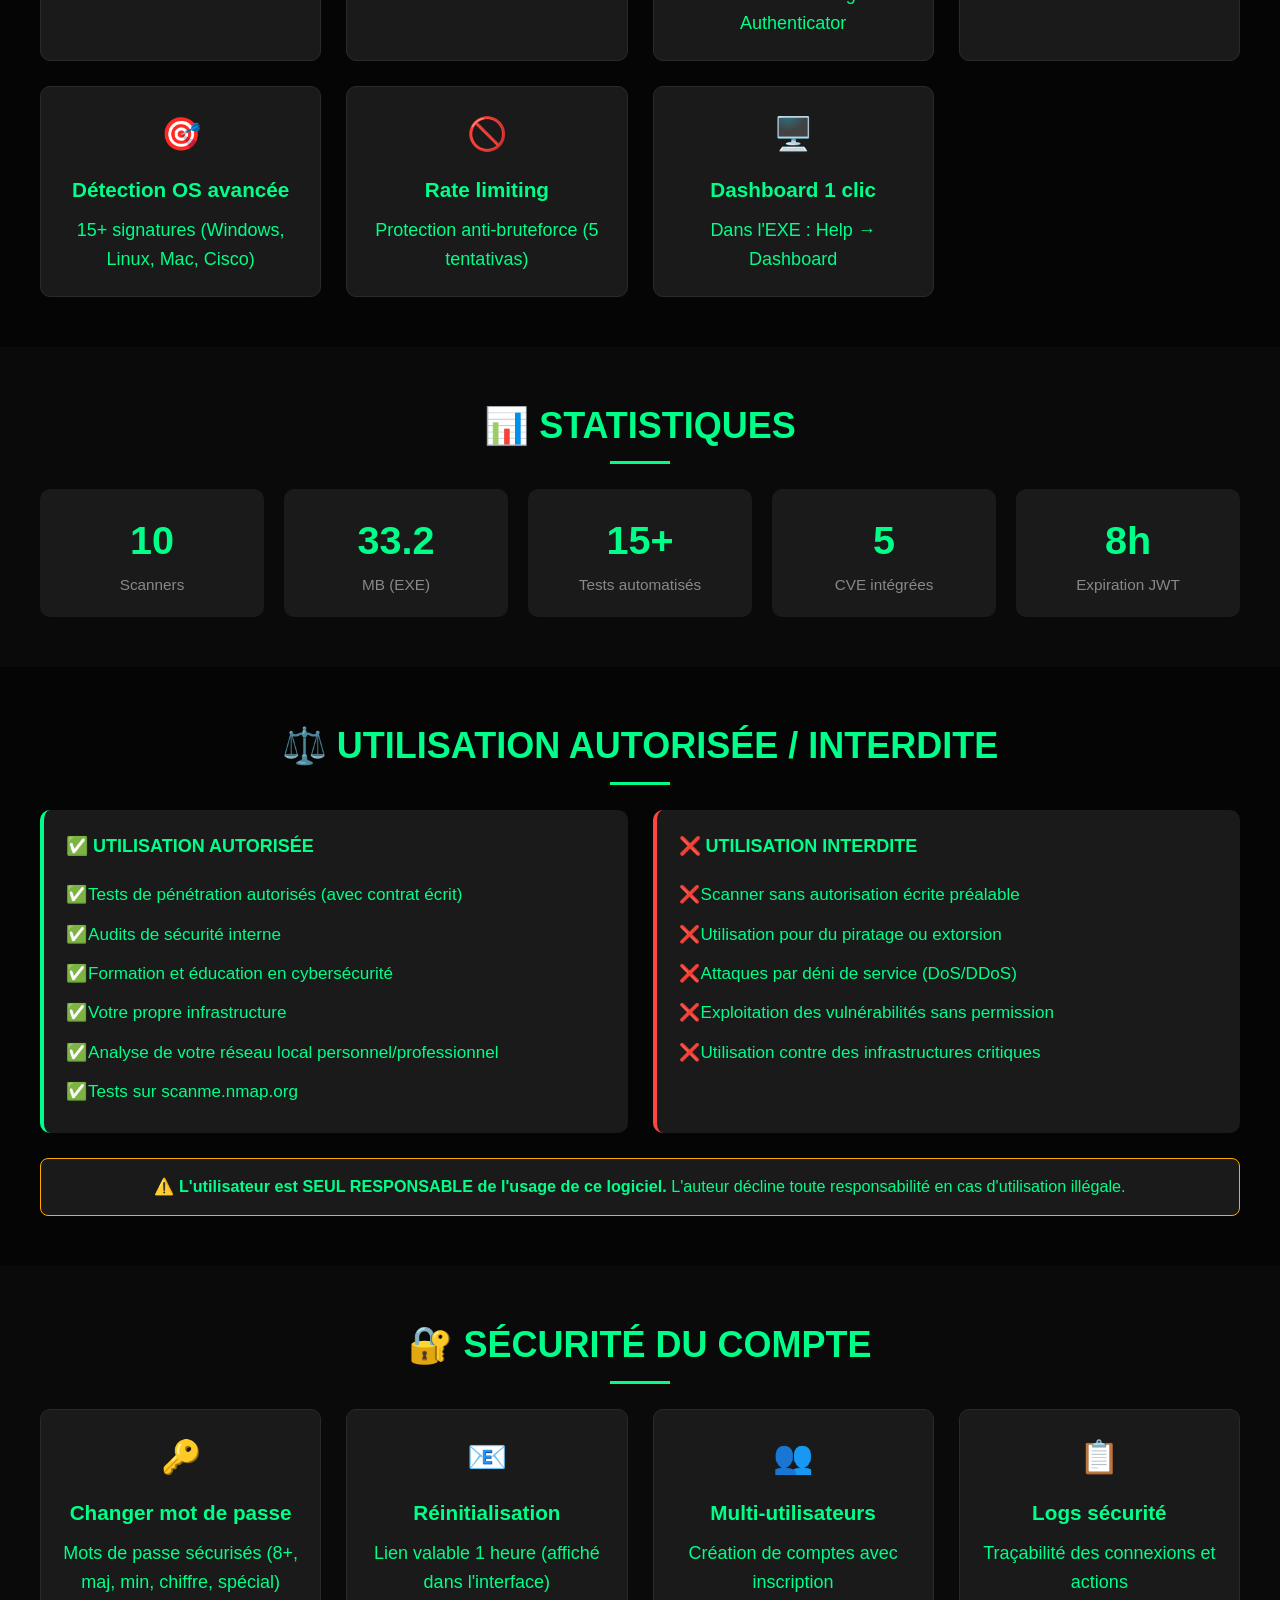
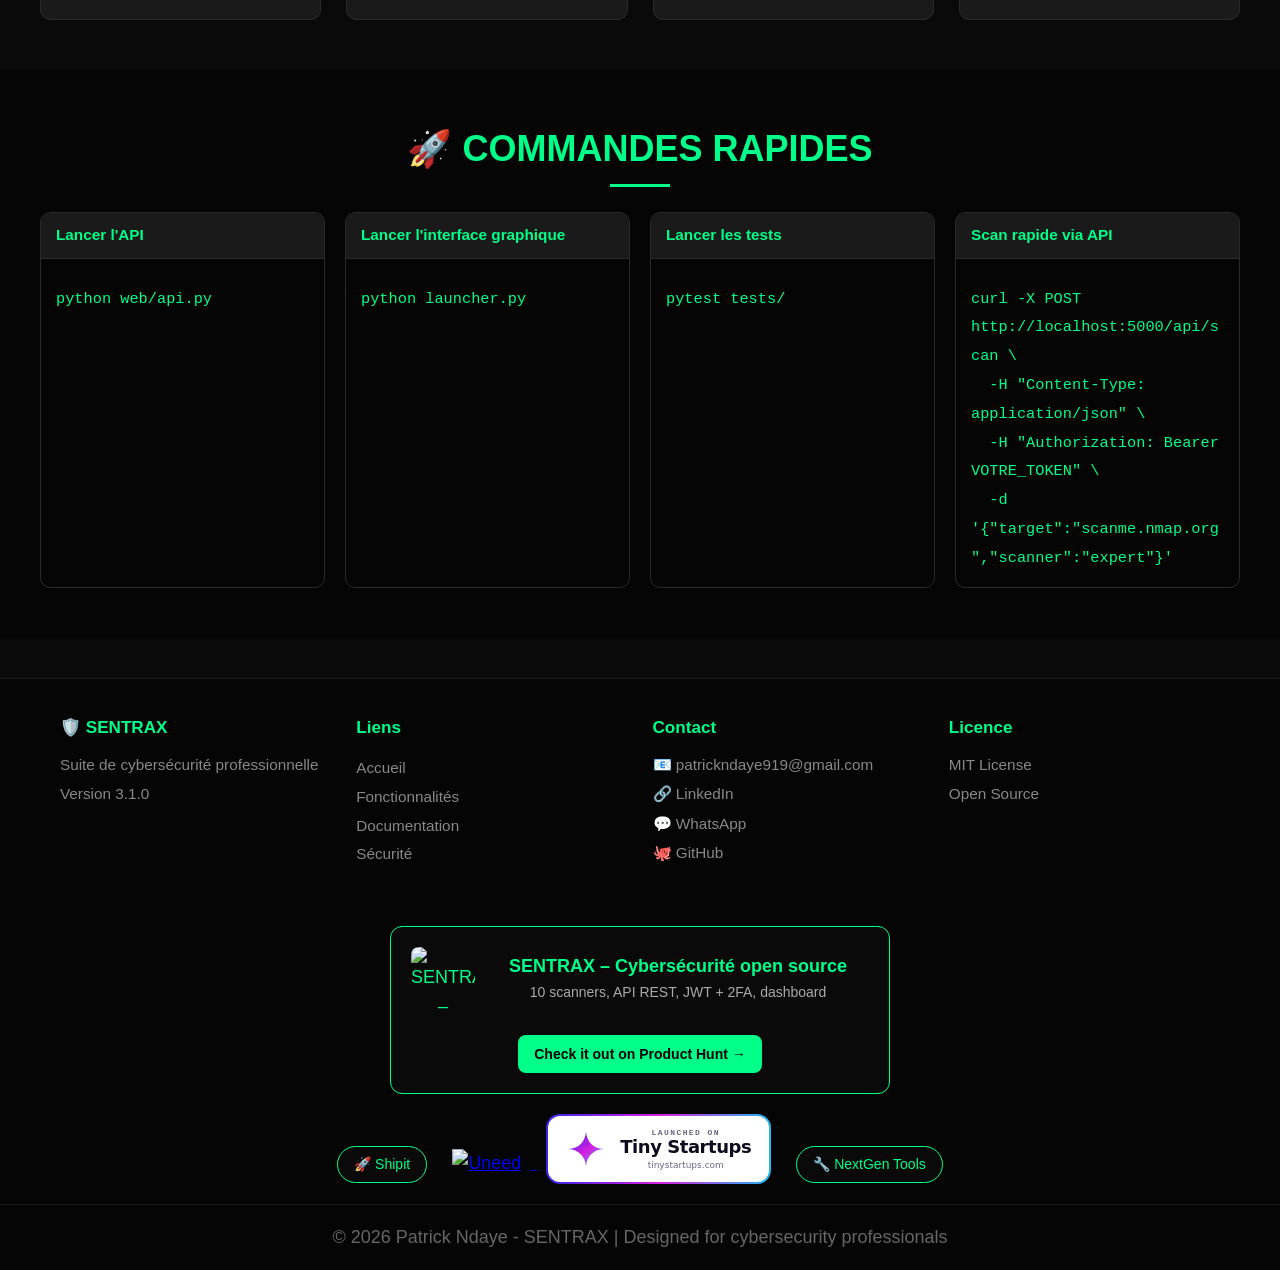
==== commit 4807616b: "Ajout démo GIF sur la page d'accueil" ====
--- a/index.html
+++ b/index.html
@@ -74,6 +74,12 @@
     </header>
 
     <main>
+        <!-- Démo GIF (ajoutée ici) -->
+        <div style="text-align: center; margin: 20px 0;">
+            <img src="images/sentrax-demo.gif" alt="Démonstration SENTRAX" style="max-width:100%; border-radius:10px; box-shadow: 0 0 15px rgba(0,255,136,0.3);">
+            <p style="color: #00ff88; margin-top: 10px;">⚡ Testez SENTRAX en 90 secondes (Docker ou EXE)</p>
+        </div>
+
         <section class="section">
             <div class="container">
                 <h2>🎯 10 SCANNERS PROFESSIONNELS</h2>
@@ -92,6 +98,7 @@
             </div>
         </section>
 
+        <!-- (le reste du main reste strictement identique) -->
         <section class="section dark">
             <div class="container">
                 <h2>✨ NOUVEAUTÉS v3.1</h2>
@@ -166,6 +173,7 @@
     </main>
 
     <footer>
+        <!-- (footer inchangé) -->
         <div class="footer-container">
             <div class="footer-section"><h3>🛡️ SENTRAX</h3><p>Suite de cybersécurité professionnelle</p><p>Version 3.1.0</p></div>
             <div class="footer-section"><h3>Liens</h3><ul><li><a href="index.html">Accueil</a></li><li><a href="features.html">Fonctionnalités</a></li><li><a href="docs.html">Documentation</a></li><li><a href="security.html">Sécurité</a></li></ul></div>
@@ -174,7 +182,7 @@
         </div>
 
         <div class="badges-section" style="text-align: center; margin: 20px 0;">
-            <!-- Widget Product Hunt – version dark intégrée -->
+            <!-- widget Product Hunt, Shipit, Uneed, Tiny Startups, NextGen Tools (inchangés) -->
             <div style="background: #0a0a0a; border: 1px solid #00ff88; border-radius: 12px; padding: 20px; max-width: 500px; margin: 0 auto 20px;">
                 <div style="display: flex; align-items: center; gap: 12px; margin-bottom: 12px;">
                     <img alt="SENTRAX – Cybersécurité open source" src="https://ph-files.imgix.net/3e011e09-76a8-44e1-983e-51eee85b455f.png?auto=format&amp;fit=crop&amp;w=80&amp;h=80" style="width: 64px; height: 64px; border-radius: 8px; object-fit: cover; flex-shrink: 0;">
@@ -186,17 +194,14 @@
                 <a href="https://www.producthunt.com/products/sentrax-cybersecurite-open-source?embed=true&amp;utm_source=embed&amp;utm_medium=post_embed" target="_blank" rel="noopener" style="display: inline-flex; align-items: center; gap: 4px; margin-top: 12px; padding: 8px 16px; background: #00ff88; color: #000; text-decoration: none; border-radius: 8px; font-size: 14px; font-weight: 600;">Check it out on Product Hunt →</a>
             </div>
 
-            <!-- Badge Shipit stylisé -->
             <a href="https://www.shipit.buzz/products/sentrax" target="_blank" rel="noopener noreferrer" style="display: inline-flex; align-items: center; gap: 8px; background: #0a0a0a; color: #00ff88; padding: 6px 16px; border-radius: 40px; text-decoration: none; font-weight: 500; font-size: 14px; border: 1px solid #00ff88; margin: 0 10px;">
                 🚀 Shipit
             </a>
 
-            <!-- Badge Uneed (DR 74) -->
             <a href="https://www.uneed.best/tool/sentrax" target="_blank" rel="noopener noreferrer">
                 <img src="https://www.uneed.best/EMBED3.png" alt="Uneed" style="height: 40px; margin: 0 10px;">
             </a>
 
-            <!-- Tiny Startups badge (officiel, design dégradé) -->
             <a href="https://www.tinystartups.com/startup/sentrax" target="_blank" rel="noopener noreferrer" 
                style="display:inline-flex;align-items:center;gap:14px;padding:12px 18px;border-radius:14px;text-decoration:none;font-family:'Inter',system-ui,sans-serif;background:linear-gradient(#fff,#fff) padding-box,linear-gradient(90deg,#3525E6,#D81FE0,#22B8F0) border-box;border:2px solid transparent;color:#0E0B1F;margin:0 10px;">
               <svg width="40" height="40" viewBox="0 0 100 100">
@@ -212,10 +217,9 @@
               </span>
             </a>
 
-            <!-- NextGen Tools badge (fonctionnel) -->
             <a href="https://www.nxgntools.com/tools/sentrax?utm_source=sentrax" target="_blank" rel="noopener noreferrer" style="display: inline-flex; align-items: center; gap: 8px; background: #0a0a0a; color: #00ff88; padding: 6px 16px; border-radius: 40px; text-decoration: none; font-weight: 500; font-size: 14px; border: 1px solid #00ff88; margin: 0 10px;">
-    🔧 NextGen Tools
-</a>
+                🔧 NextGen Tools
+            </a>
         </div>
 
         <div class="footer-bottom"><p>© 2026 Patrick Ndaye - SENTRAX | Designed for cybersecurity professionals</p></div>
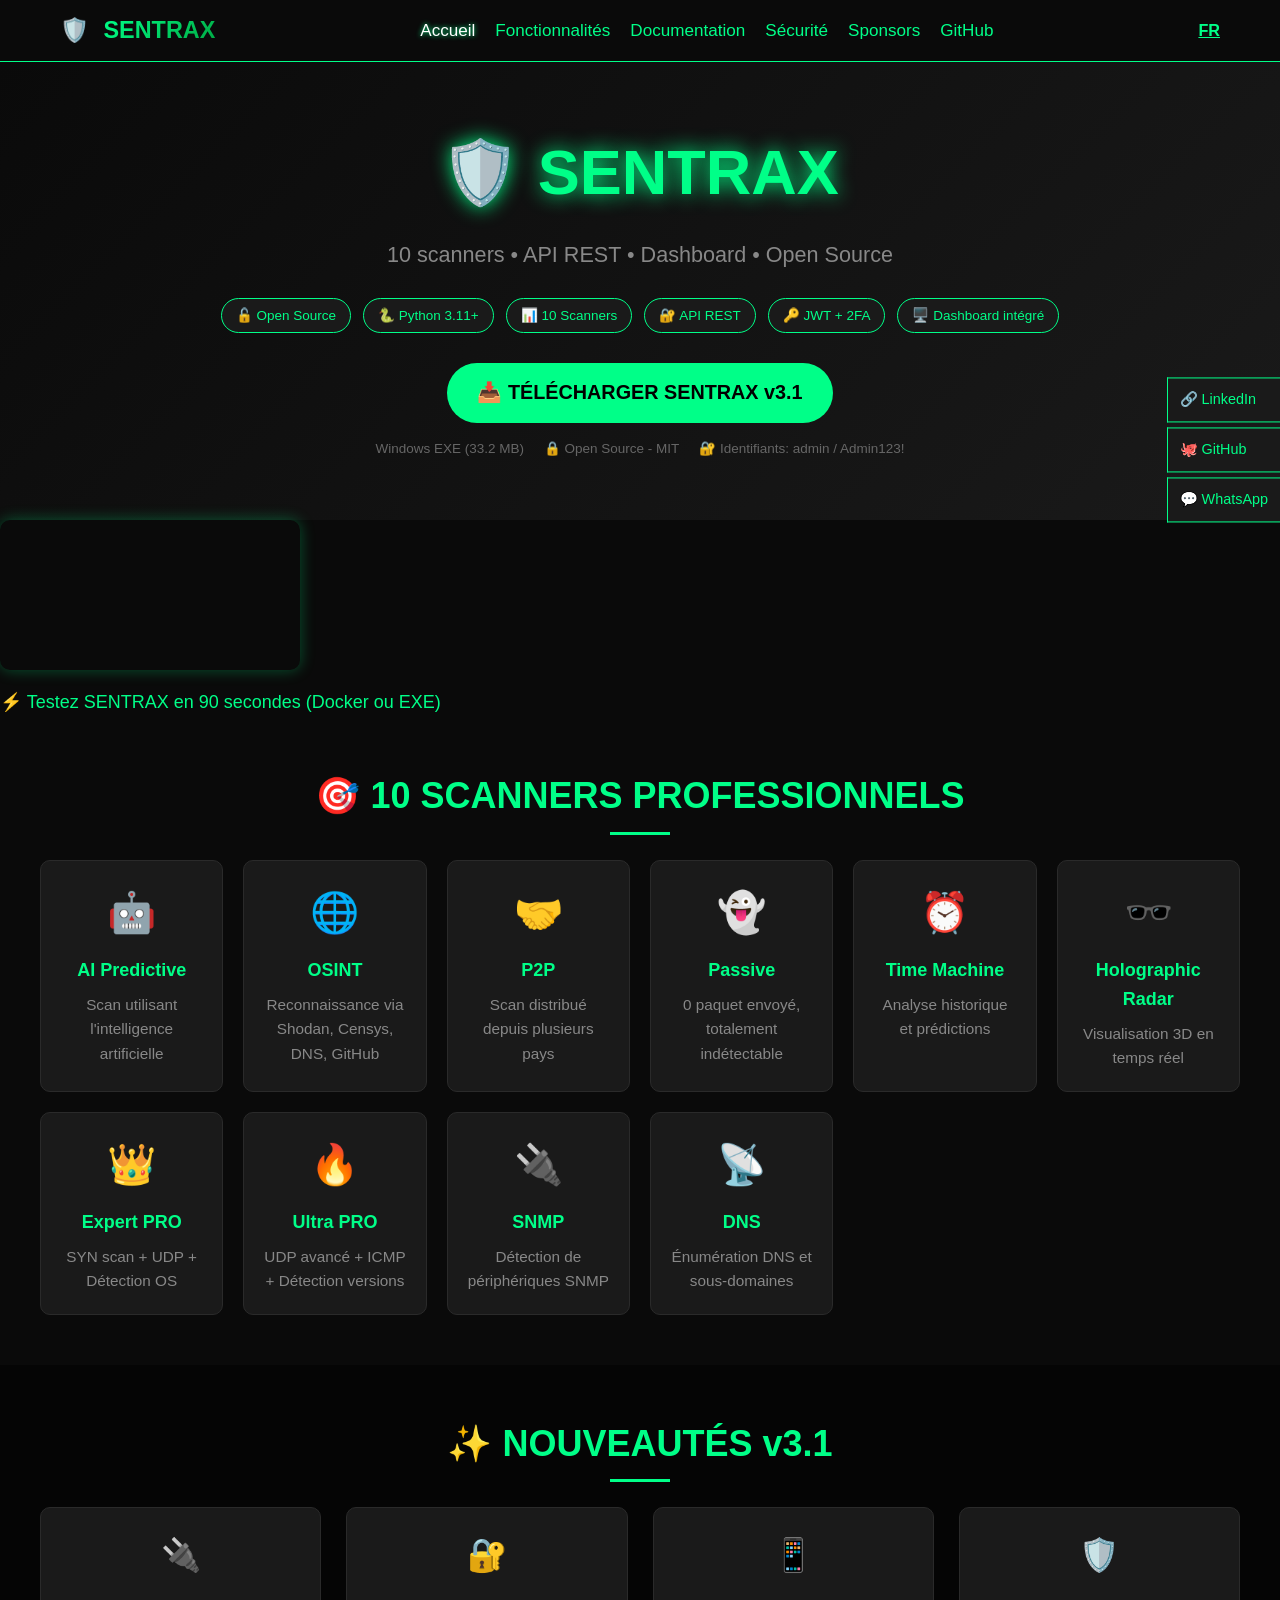
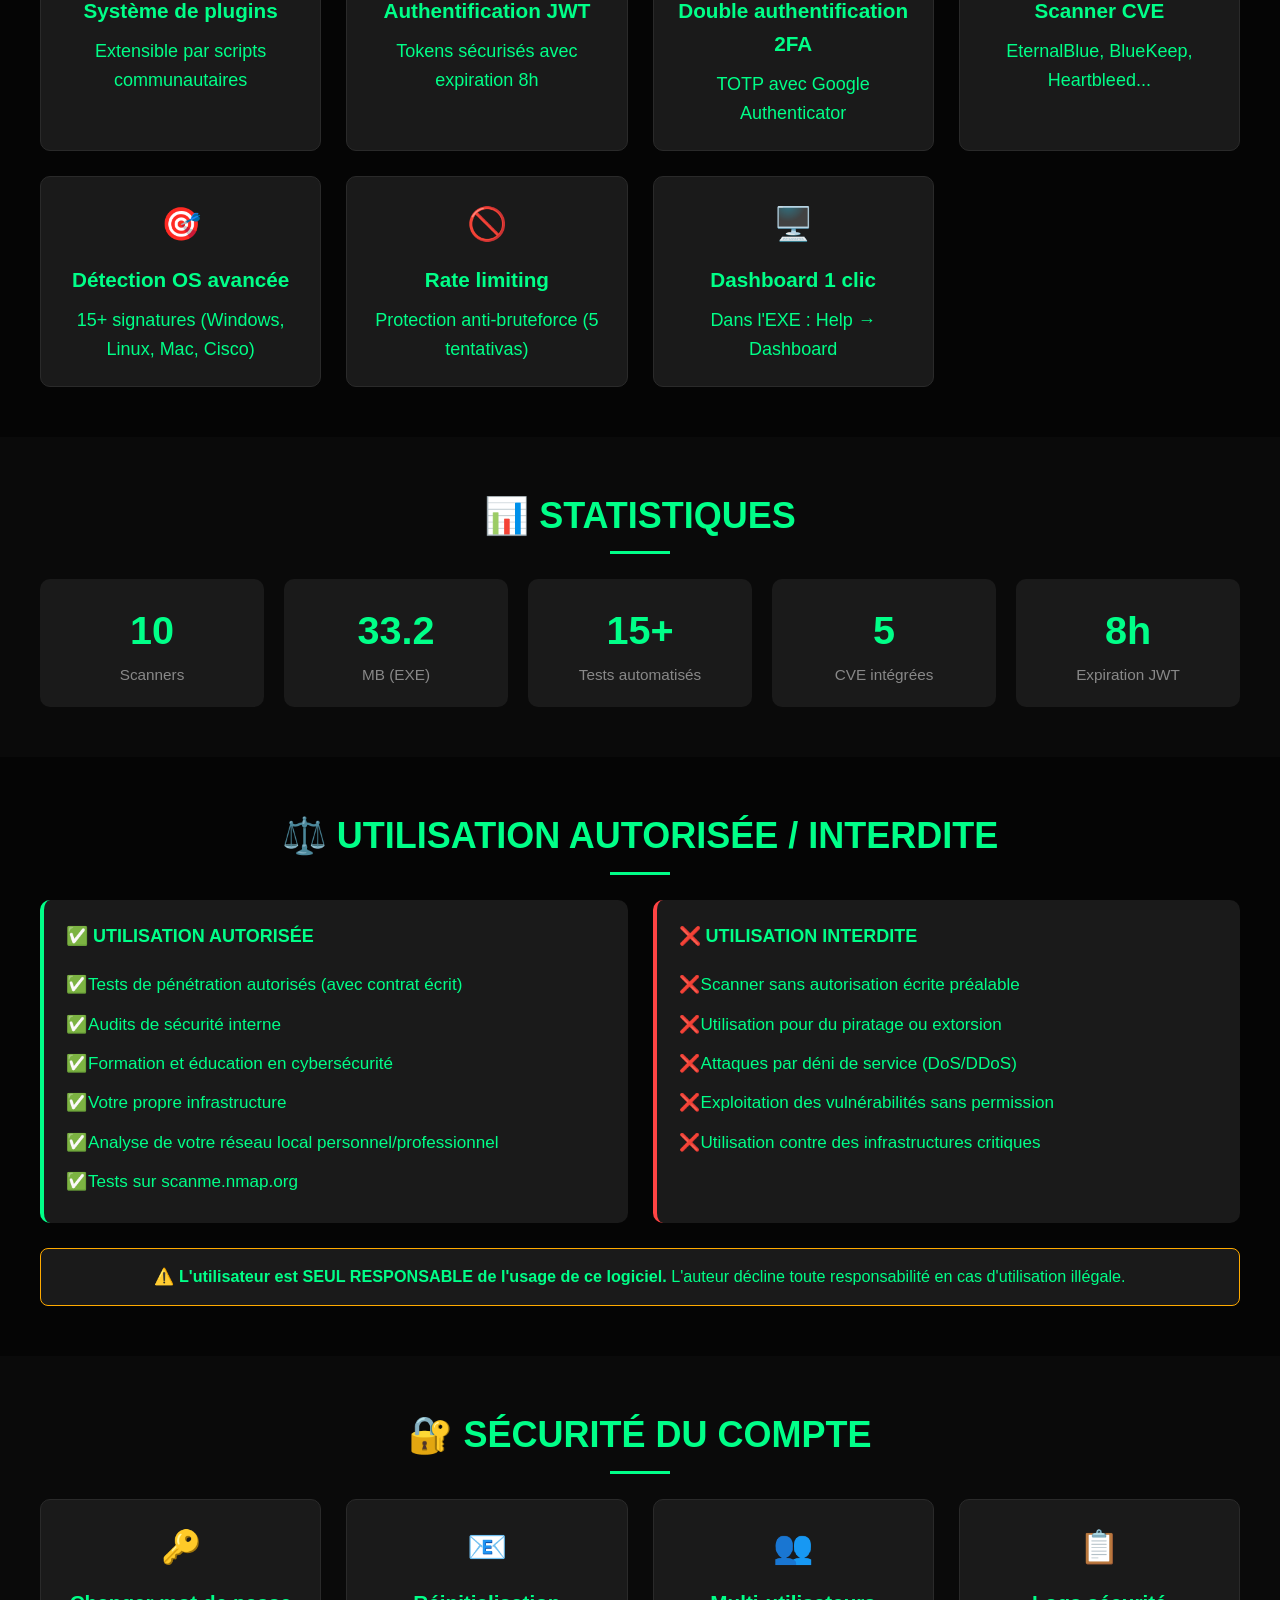
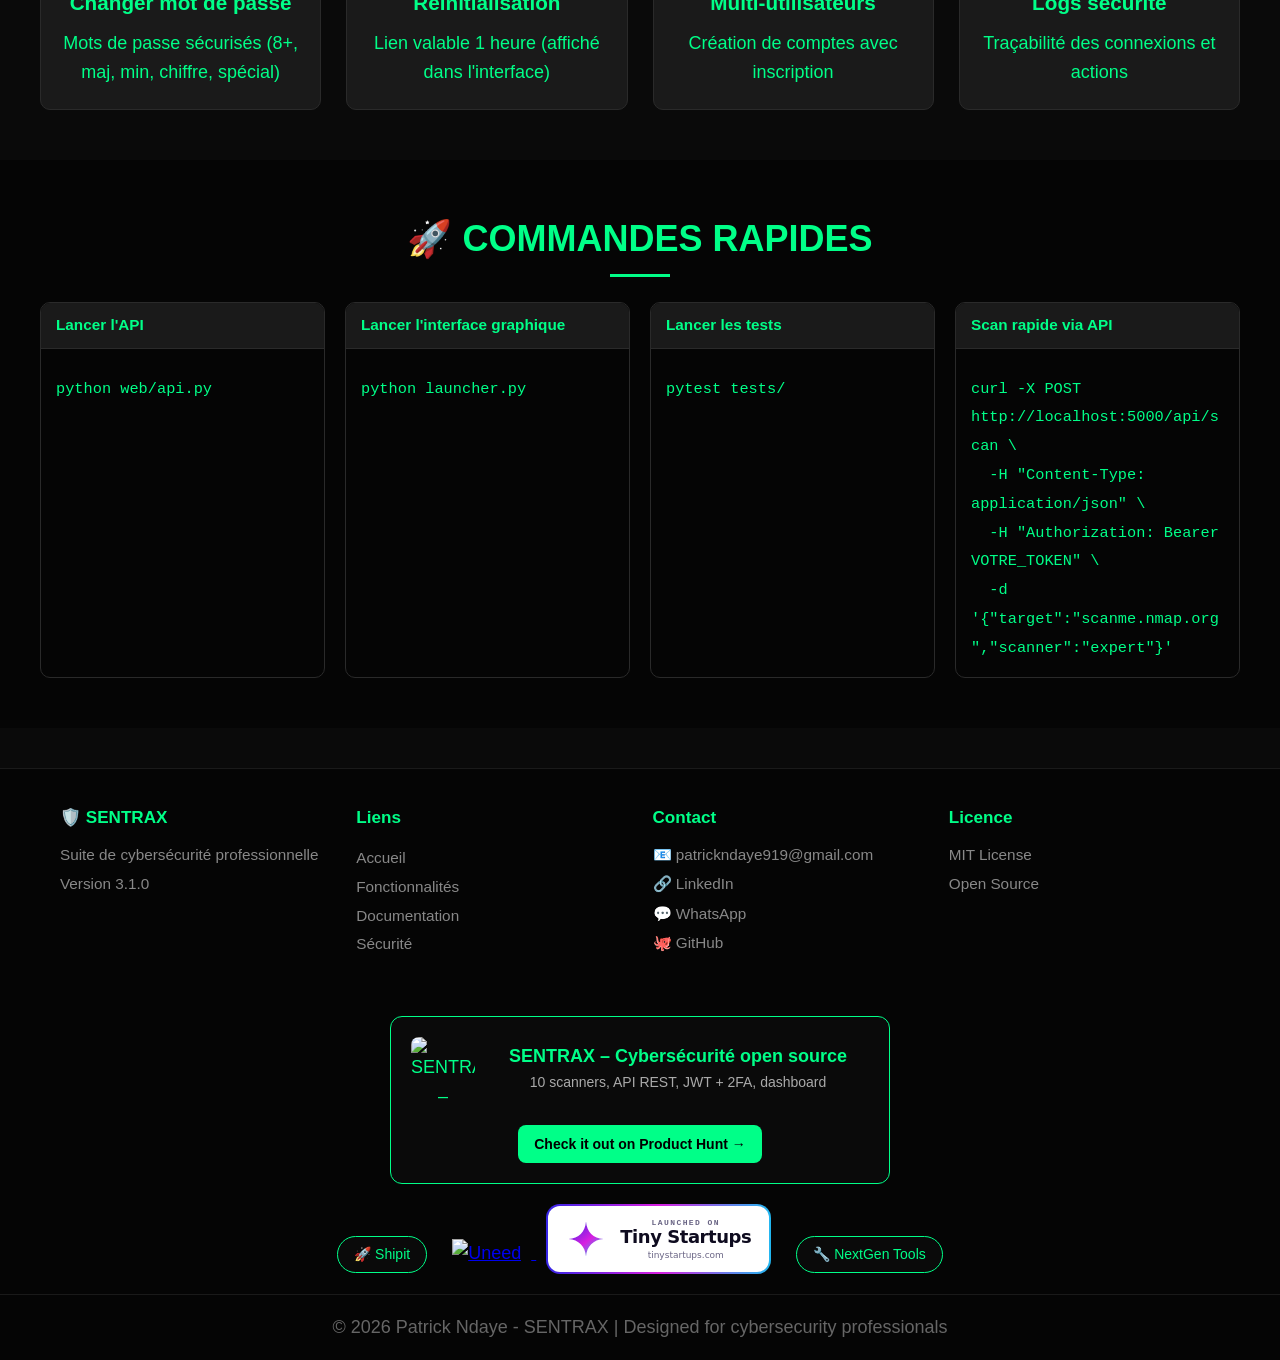
==== commit 819862eb: "Utilisation MP4 à la place du GIF sur la page d'accueil" ====
--- a/index.html
+++ b/index.html
@@ -74,9 +74,10 @@
     </header>
 
     <main>
-        <!-- Démo GIF (ajoutée ici) -->
-        <div style="text-align: center; margin: 20px 0;">
-            <img src="images/sentrax-demo.gif" alt="Démonstration SENTRAX" style="max-width:100%; border-radius:10px; box-shadow: 0 0 15px rgba(0,255,136,0.3);">
+        <video autoplay loop muted playsinline style="max-width:100%; border-radius:10px; box-shadow: 0 0 15px rgba(0,255,136,0.3);">
+    <source src="screenshots/sentrax-dem.mp4" type="video/mp4">
+    Your browser does not support the video tag.
+</video>
             <p style="color: #00ff88; margin-top: 10px;">⚡ Testez SENTRAX en 90 secondes (Docker ou EXE)</p>
         </div>
 
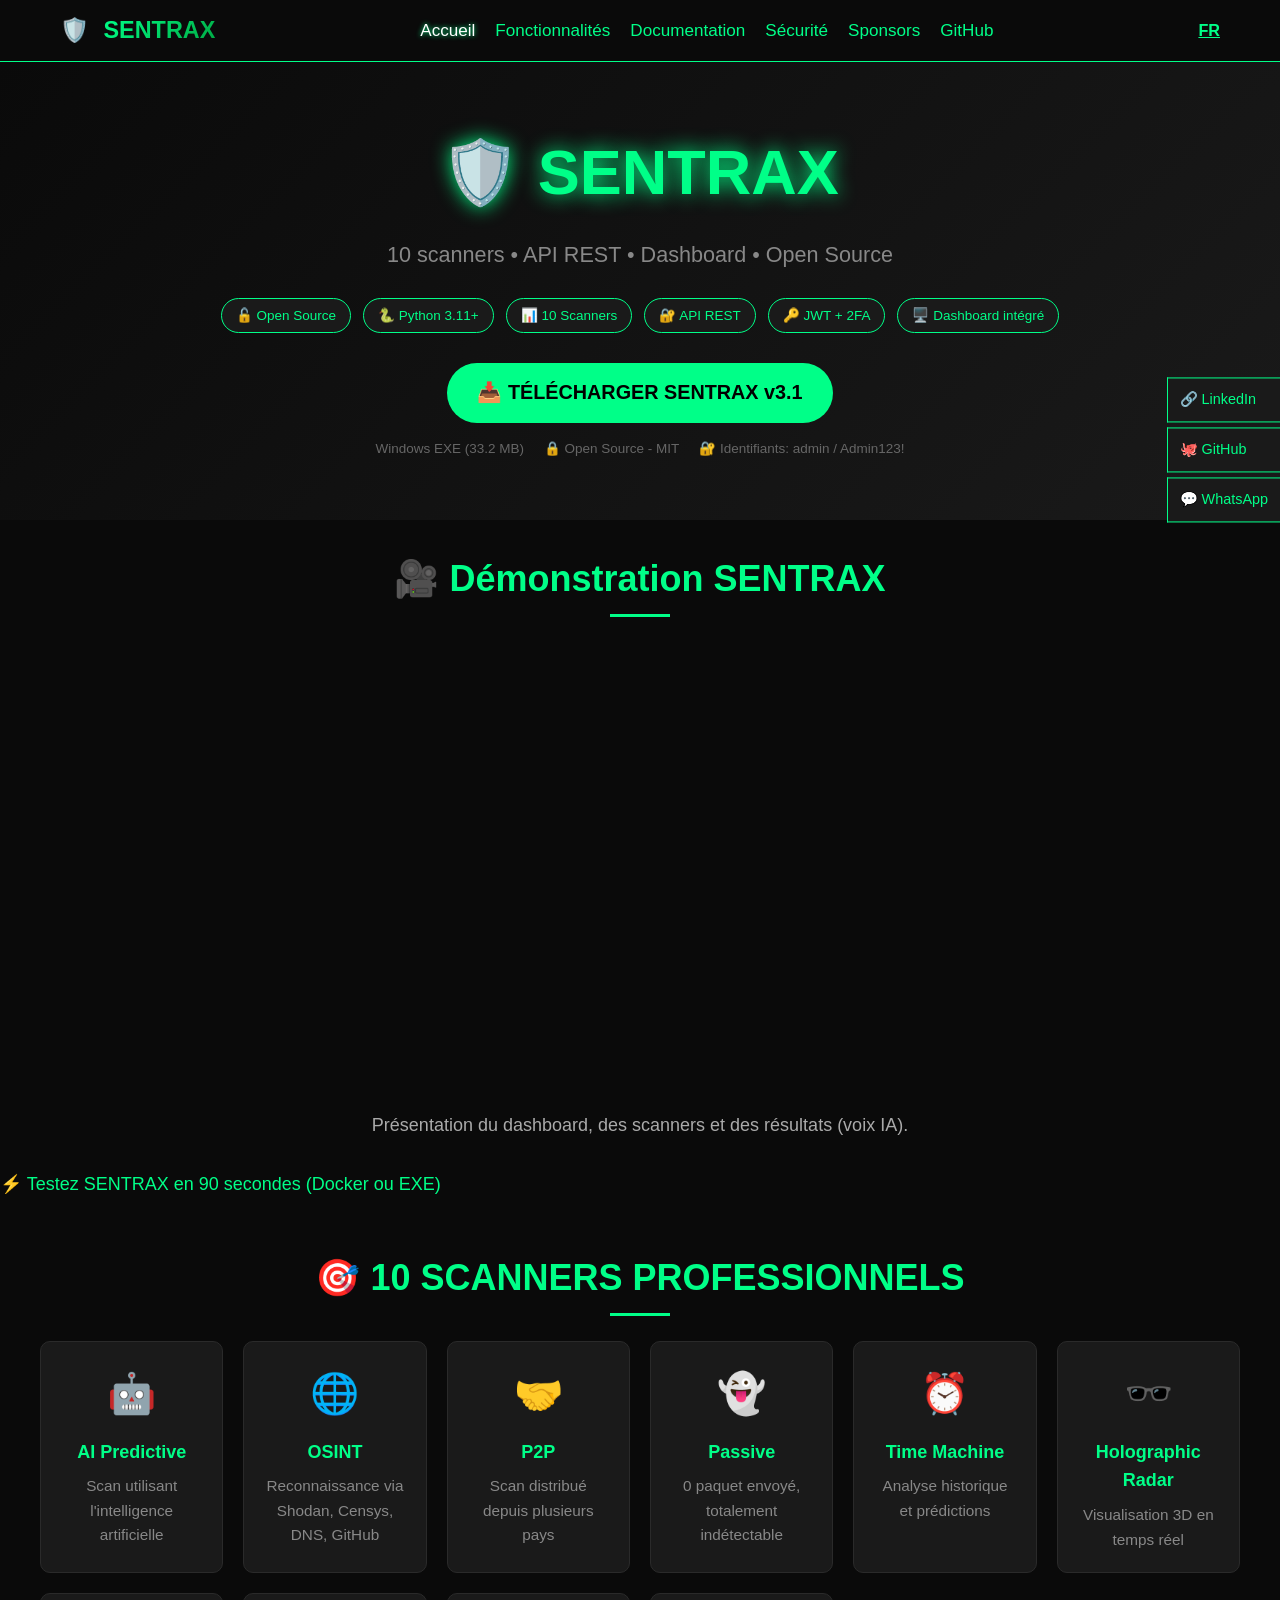
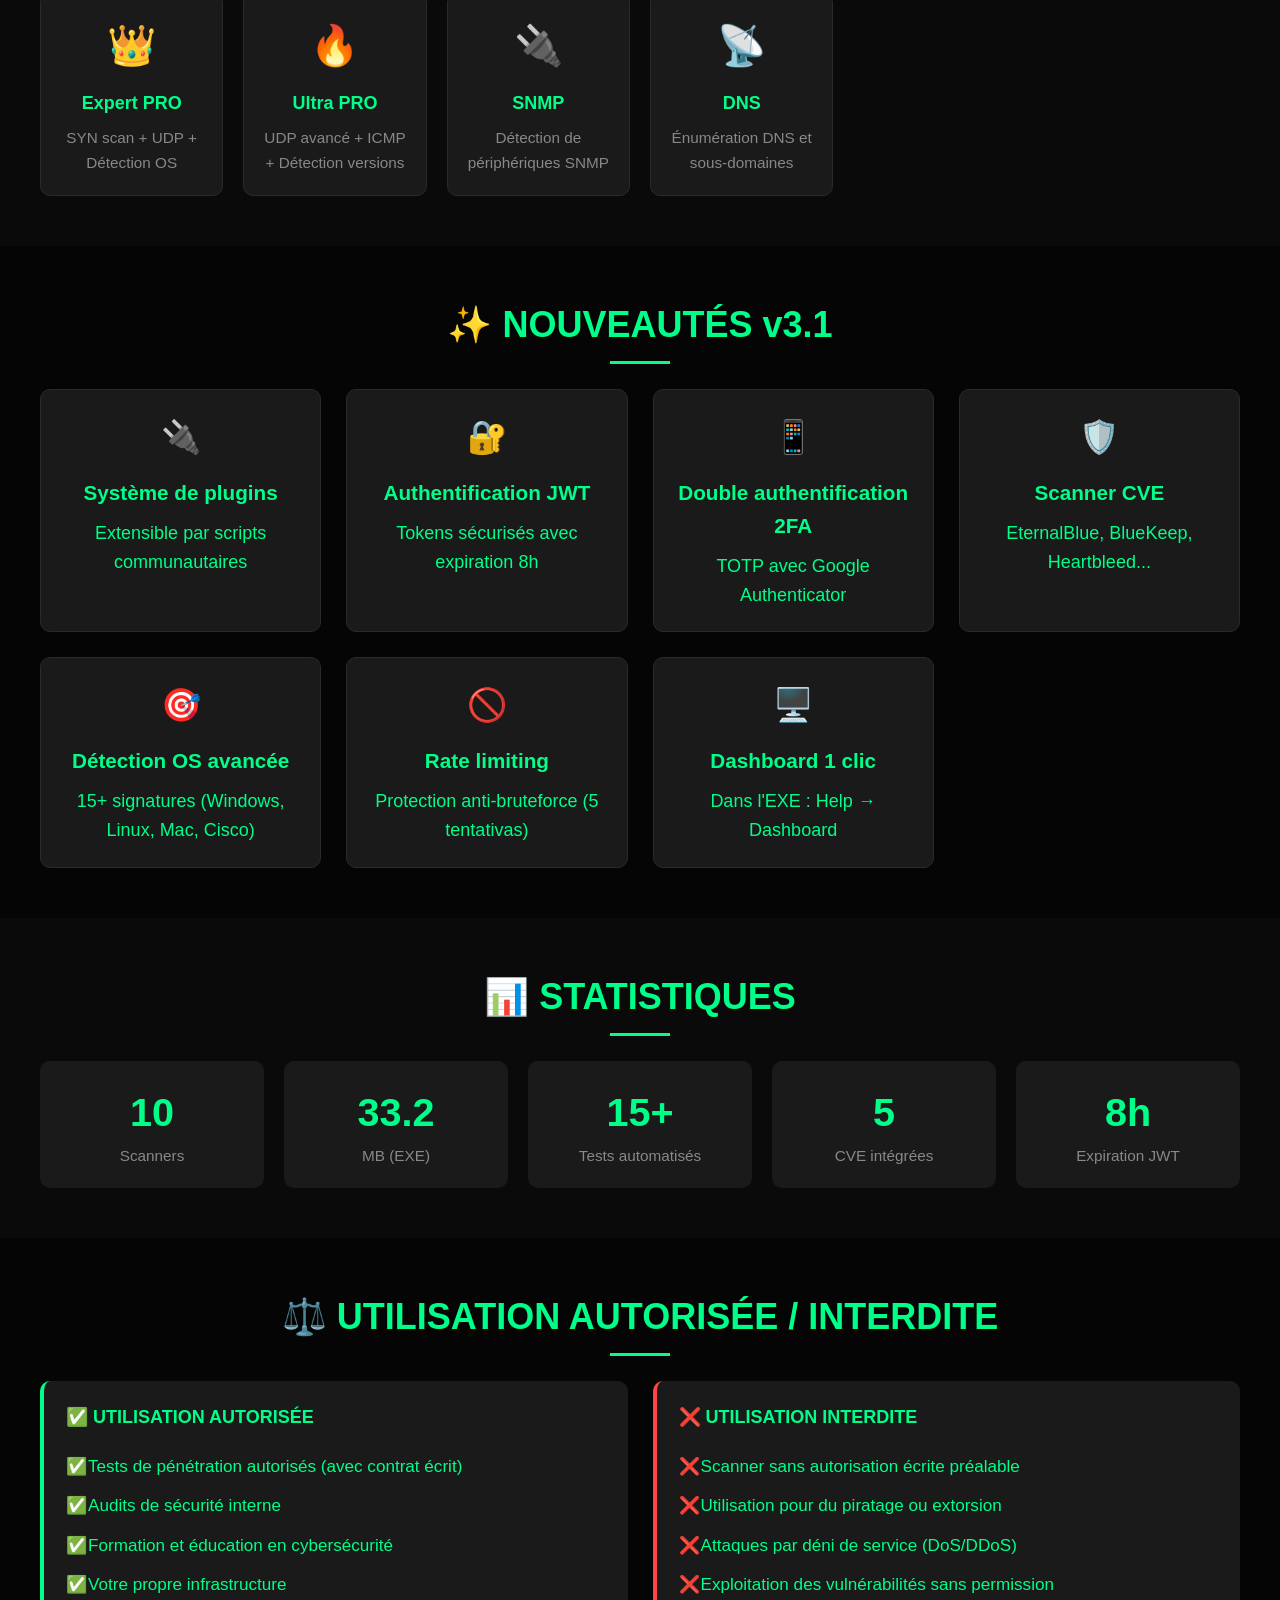
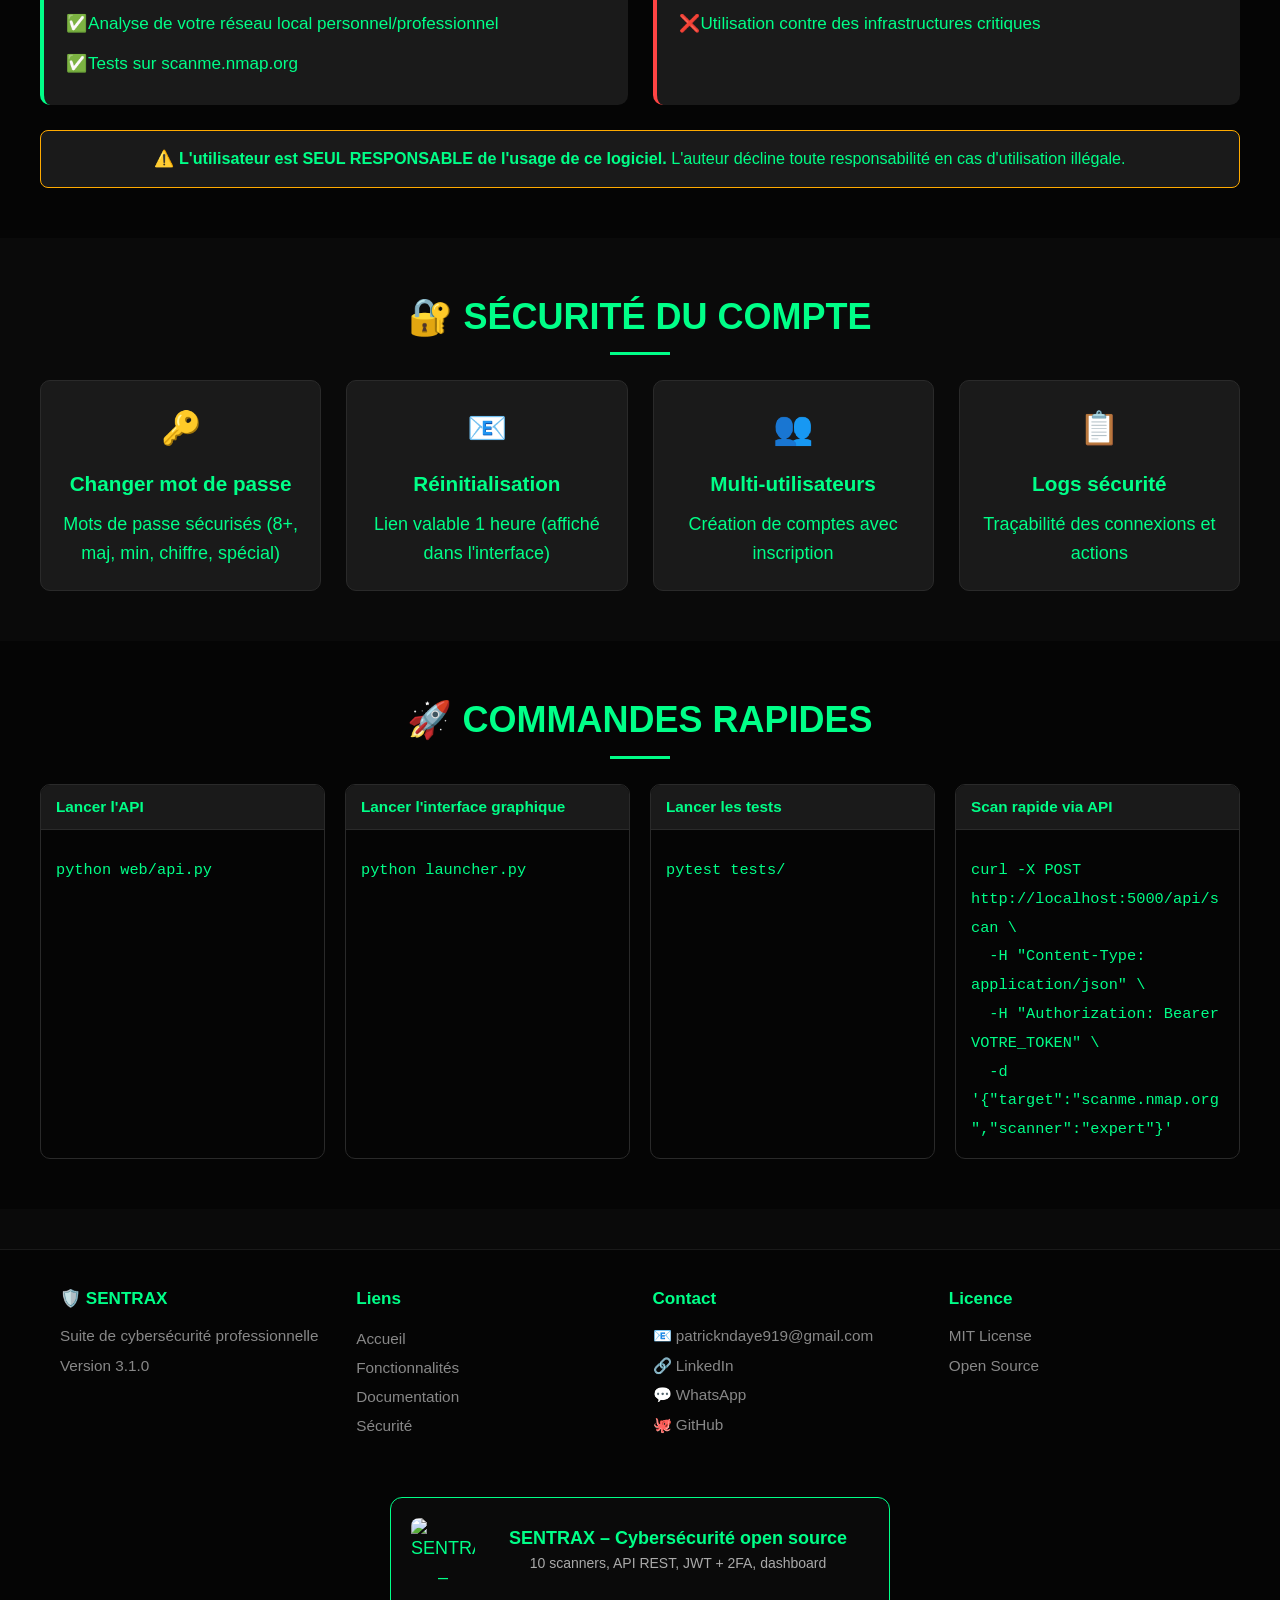
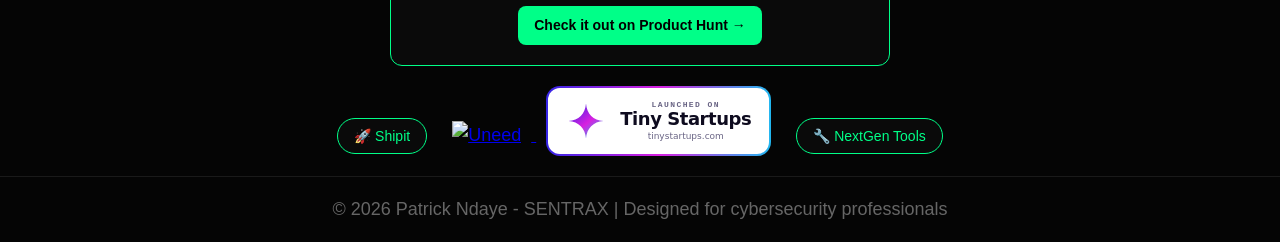
==== commit cf624a96: "Intégration vidéo YouTube démo" ====
--- a/index.html
+++ b/index.html
@@ -74,10 +74,15 @@
     </header>
 
     <main>
-        <video autoplay loop muted playsinline style="max-width:100%; border-radius:10px; box-shadow: 0 0 15px rgba(0,255,136,0.3);">
-    <source src="screenshots/sentrax-dem.mp4" type="video/mp4">
-    Your browser does not support the video tag.
-</video>
+        <!-- Démo YouTube -->
+<div style="text-align: center; margin: 30px 0;">
+    <h2>🎥 Démonstration SENTRAX</h2>
+    <iframe width="800" height="450" src="https://www.youtube.com/embed/v5wyVZZEfec" 
+            title="SENTRAX - Démo officielle" frameborder="0" 
+            allow="accelerometer; autoplay; clipboard-write; encrypted-media; gyroscope; picture-in-picture" 
+            allowfullscreen></iframe>
+    <p style="color: #aaa; margin-top: 10px;">Présentation du dashboard, des scanners et des résultats (voix IA).</p>
+</div>
             <p style="color: #00ff88; margin-top: 10px;">⚡ Testez SENTRAX en 90 secondes (Docker ou EXE)</p>
         </div>
 
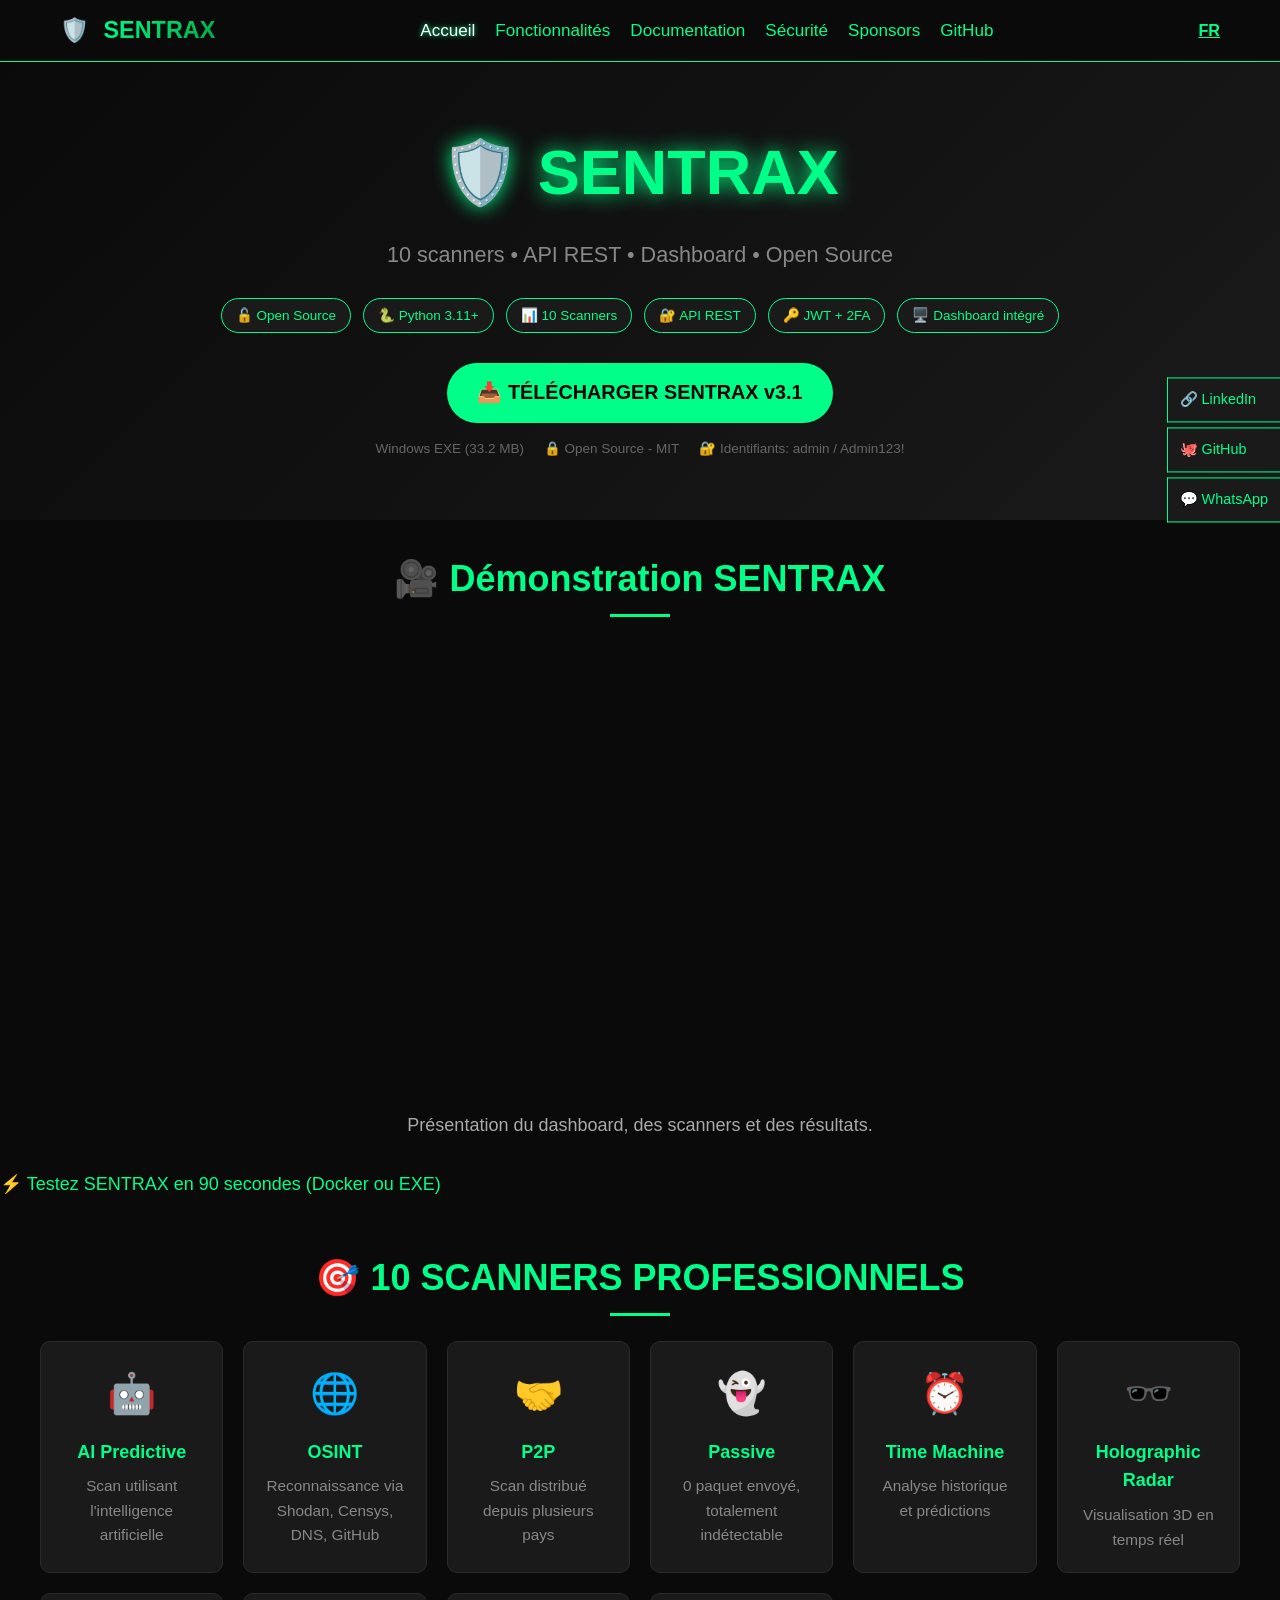
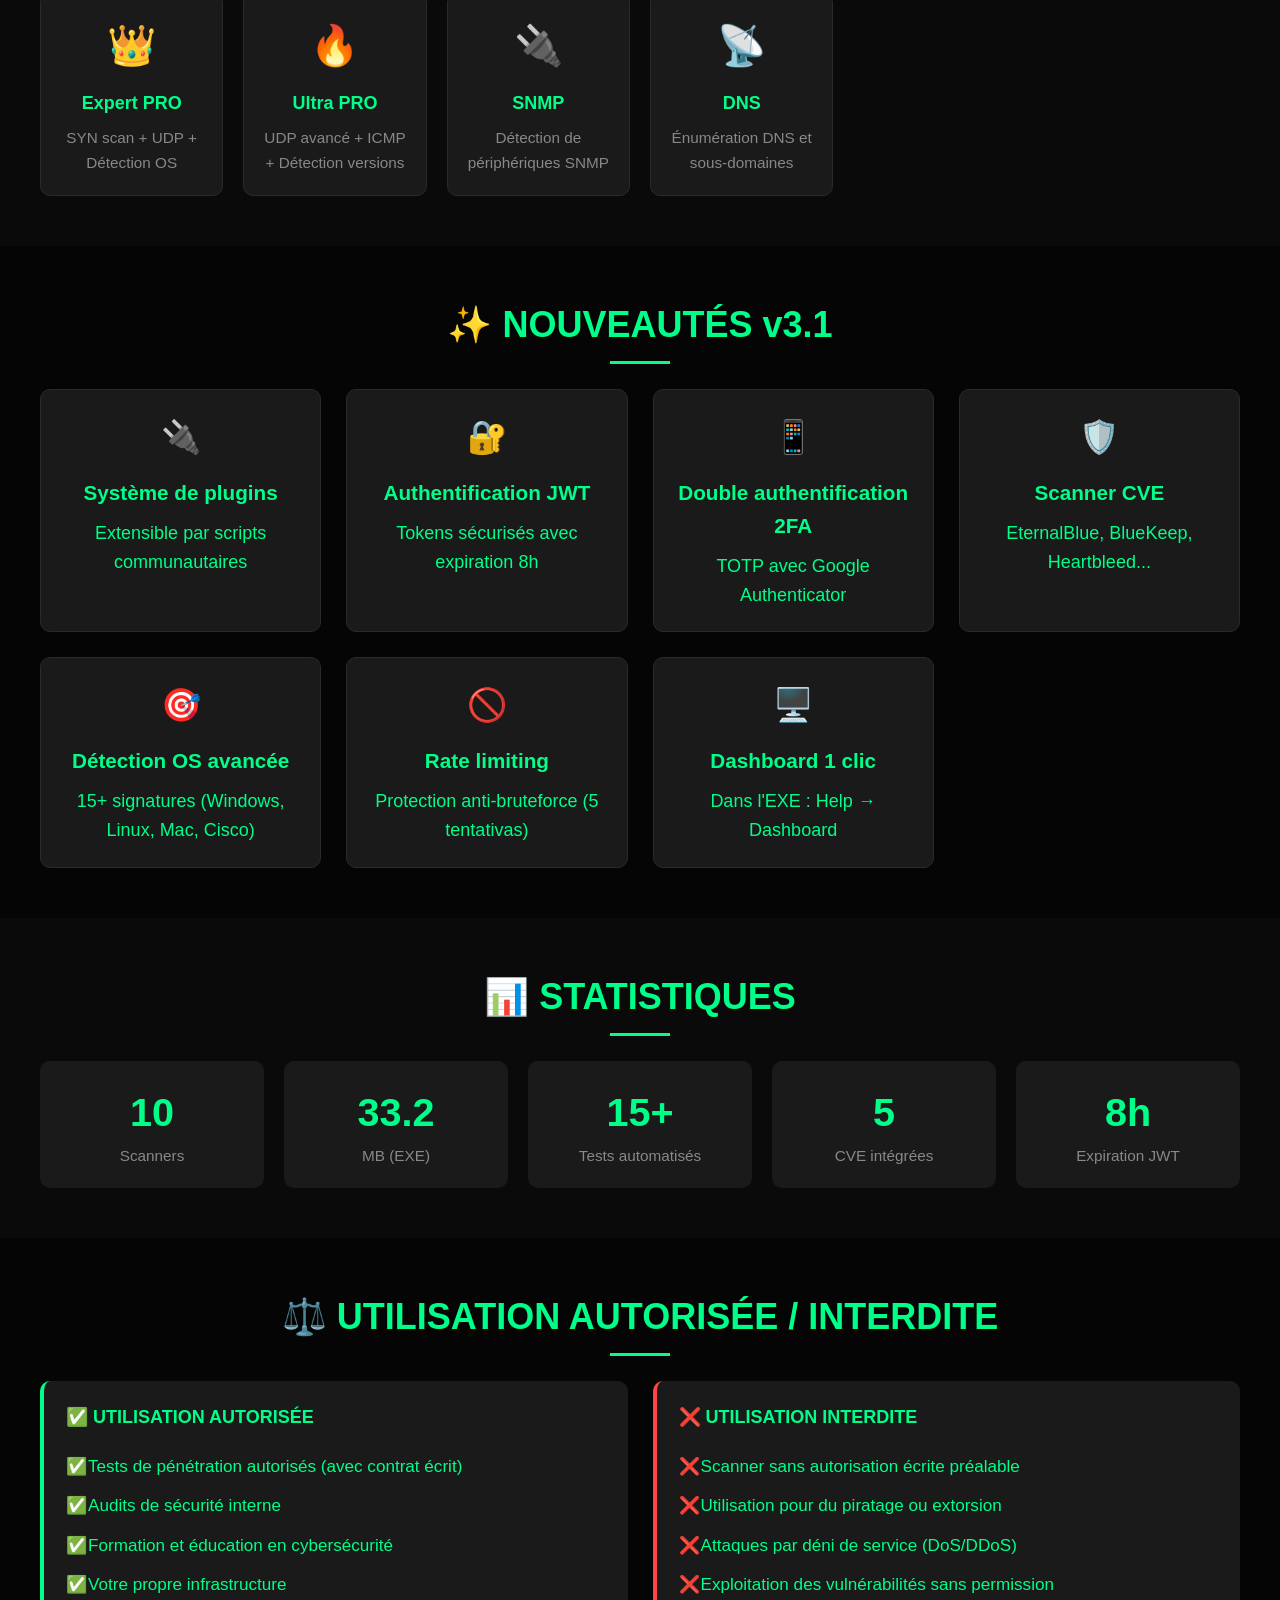
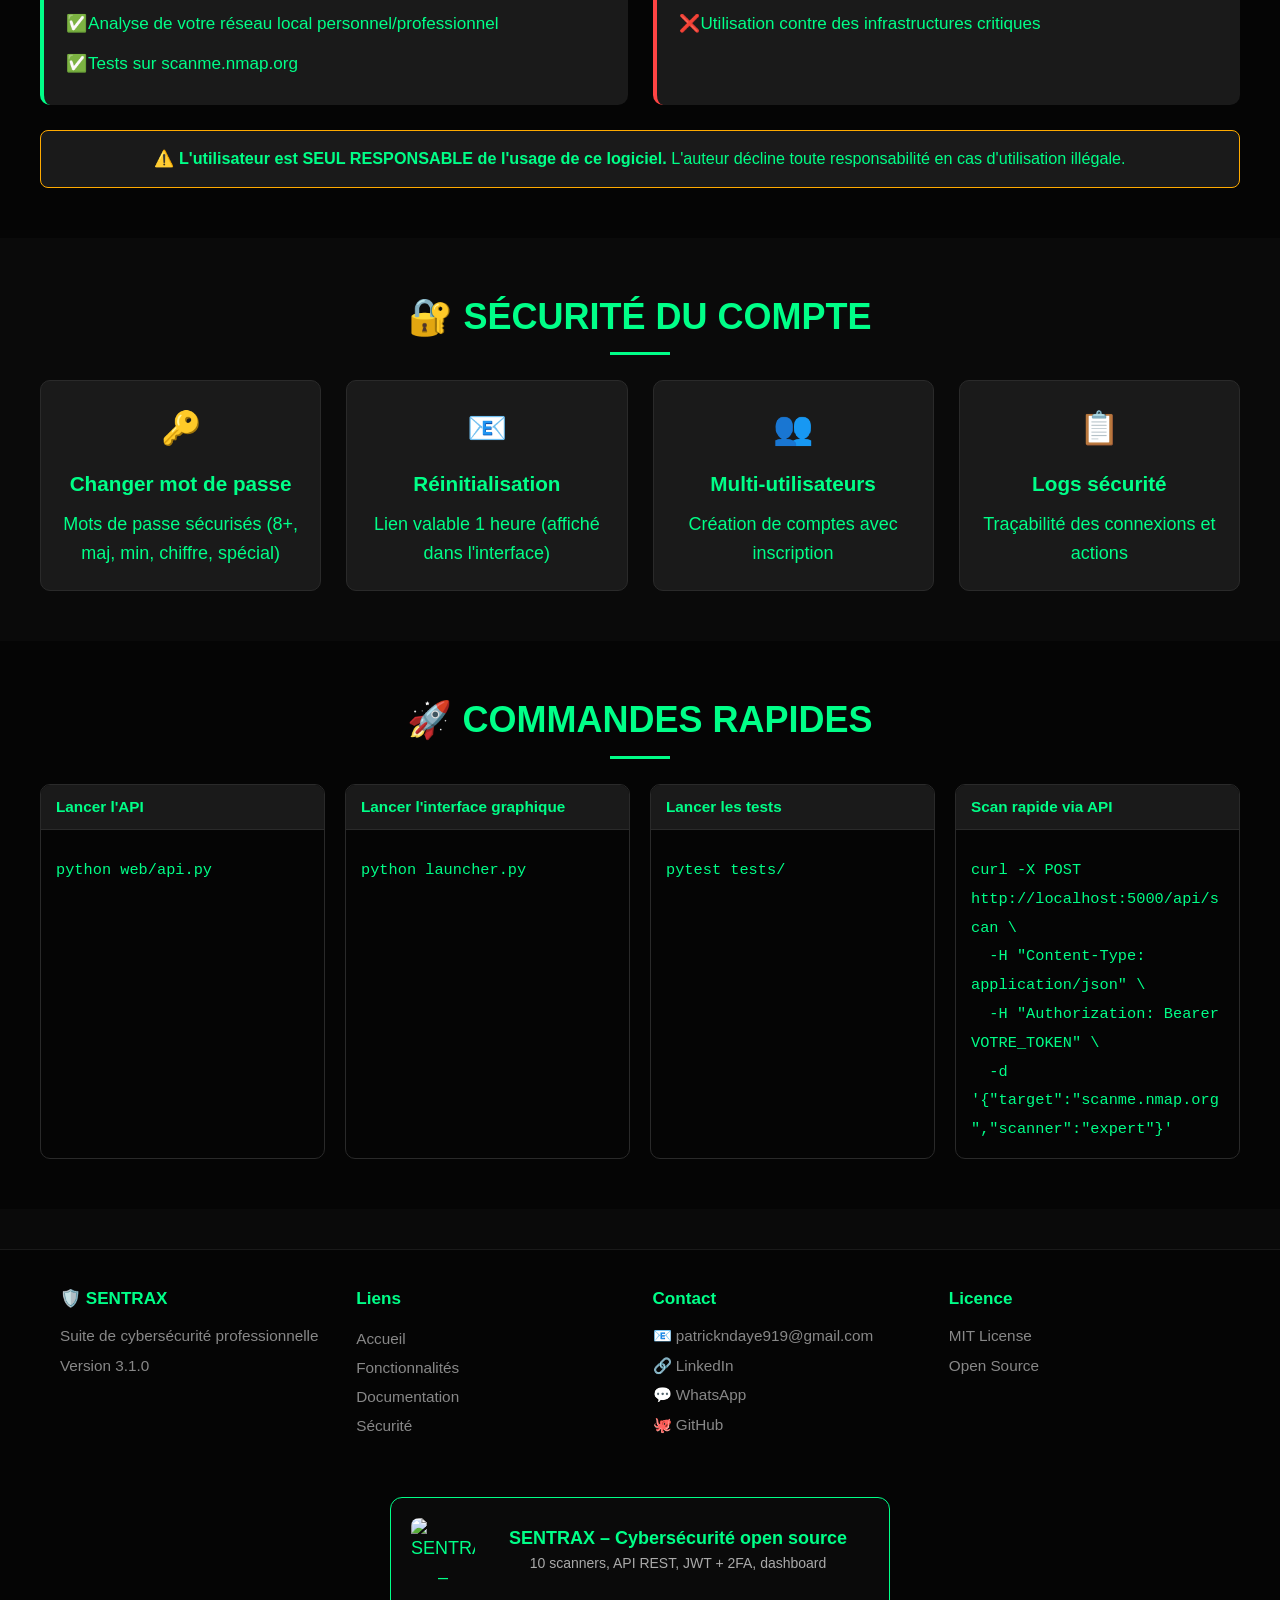
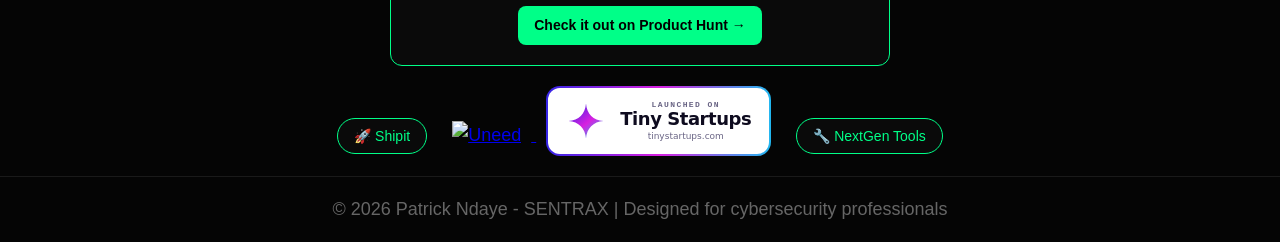
==== commit 599e46e3: "suppression" ====
--- a/index.html
+++ b/index.html
@@ -81,7 +81,7 @@
             title="SENTRAX - Démo officielle" frameborder="0" 
             allow="accelerometer; autoplay; clipboard-write; encrypted-media; gyroscope; picture-in-picture" 
             allowfullscreen></iframe>
-    <p style="color: #aaa; margin-top: 10px;">Présentation du dashboard, des scanners et des résultats (voix IA).</p>
+    <p style="color: #aaa; margin-top: 10px;">Présentation du dashboard, des scanners et des résultats.</p>
 </div>
             <p style="color: #00ff88; margin-top: 10px;">⚡ Testez SENTRAX en 90 secondes (Docker ou EXE)</p>
         </div>
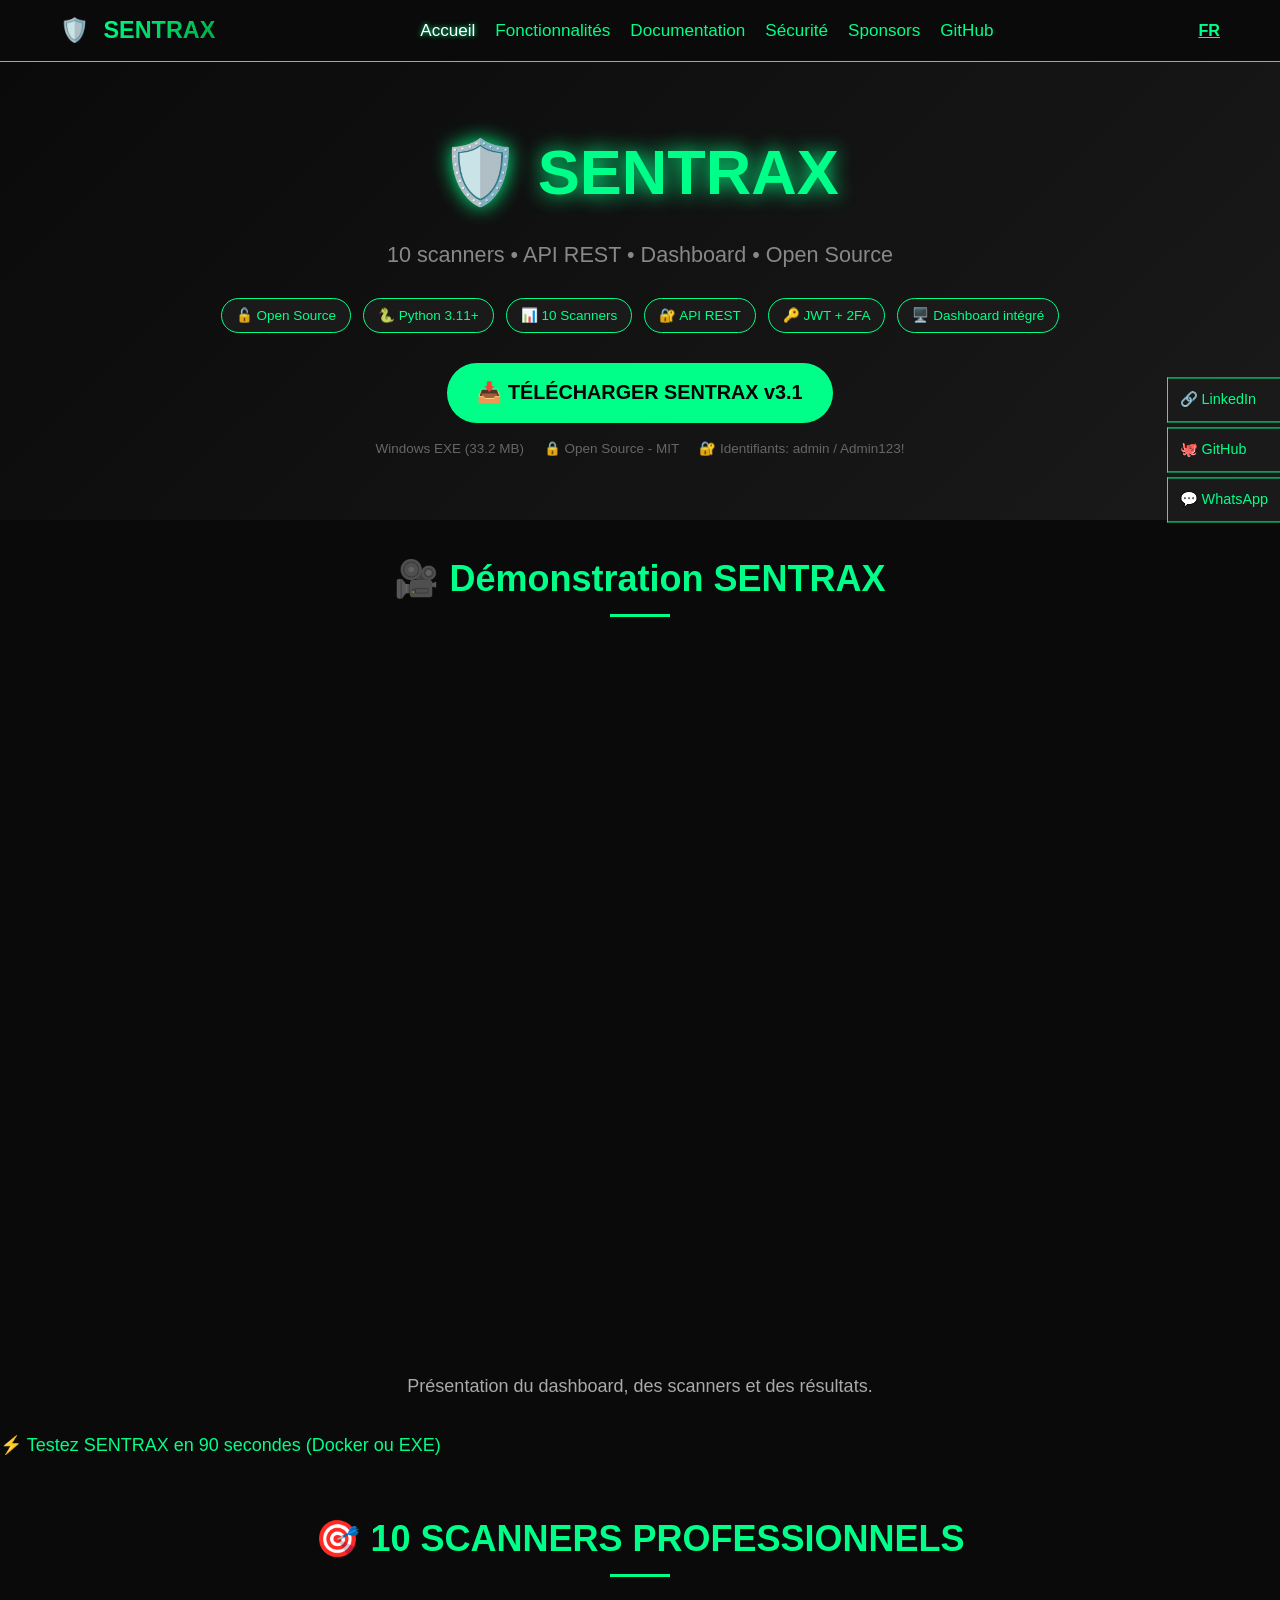
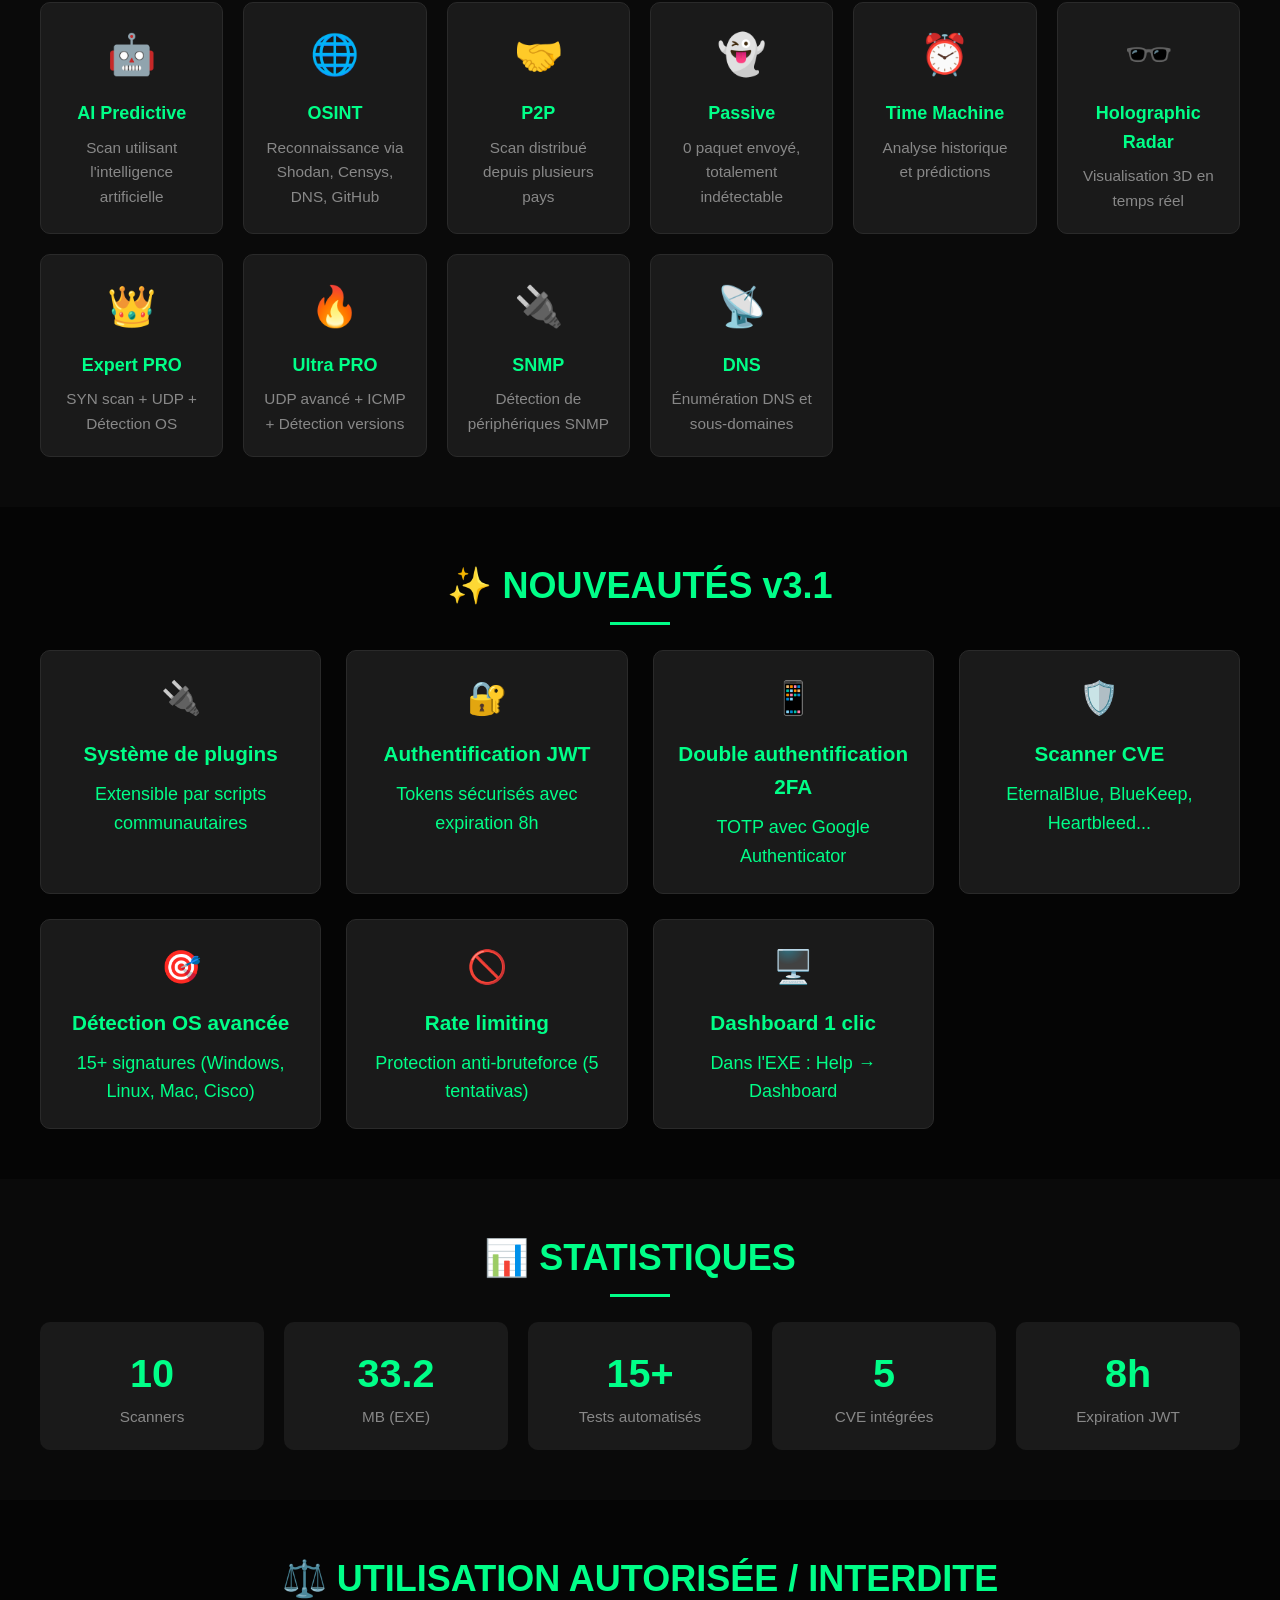
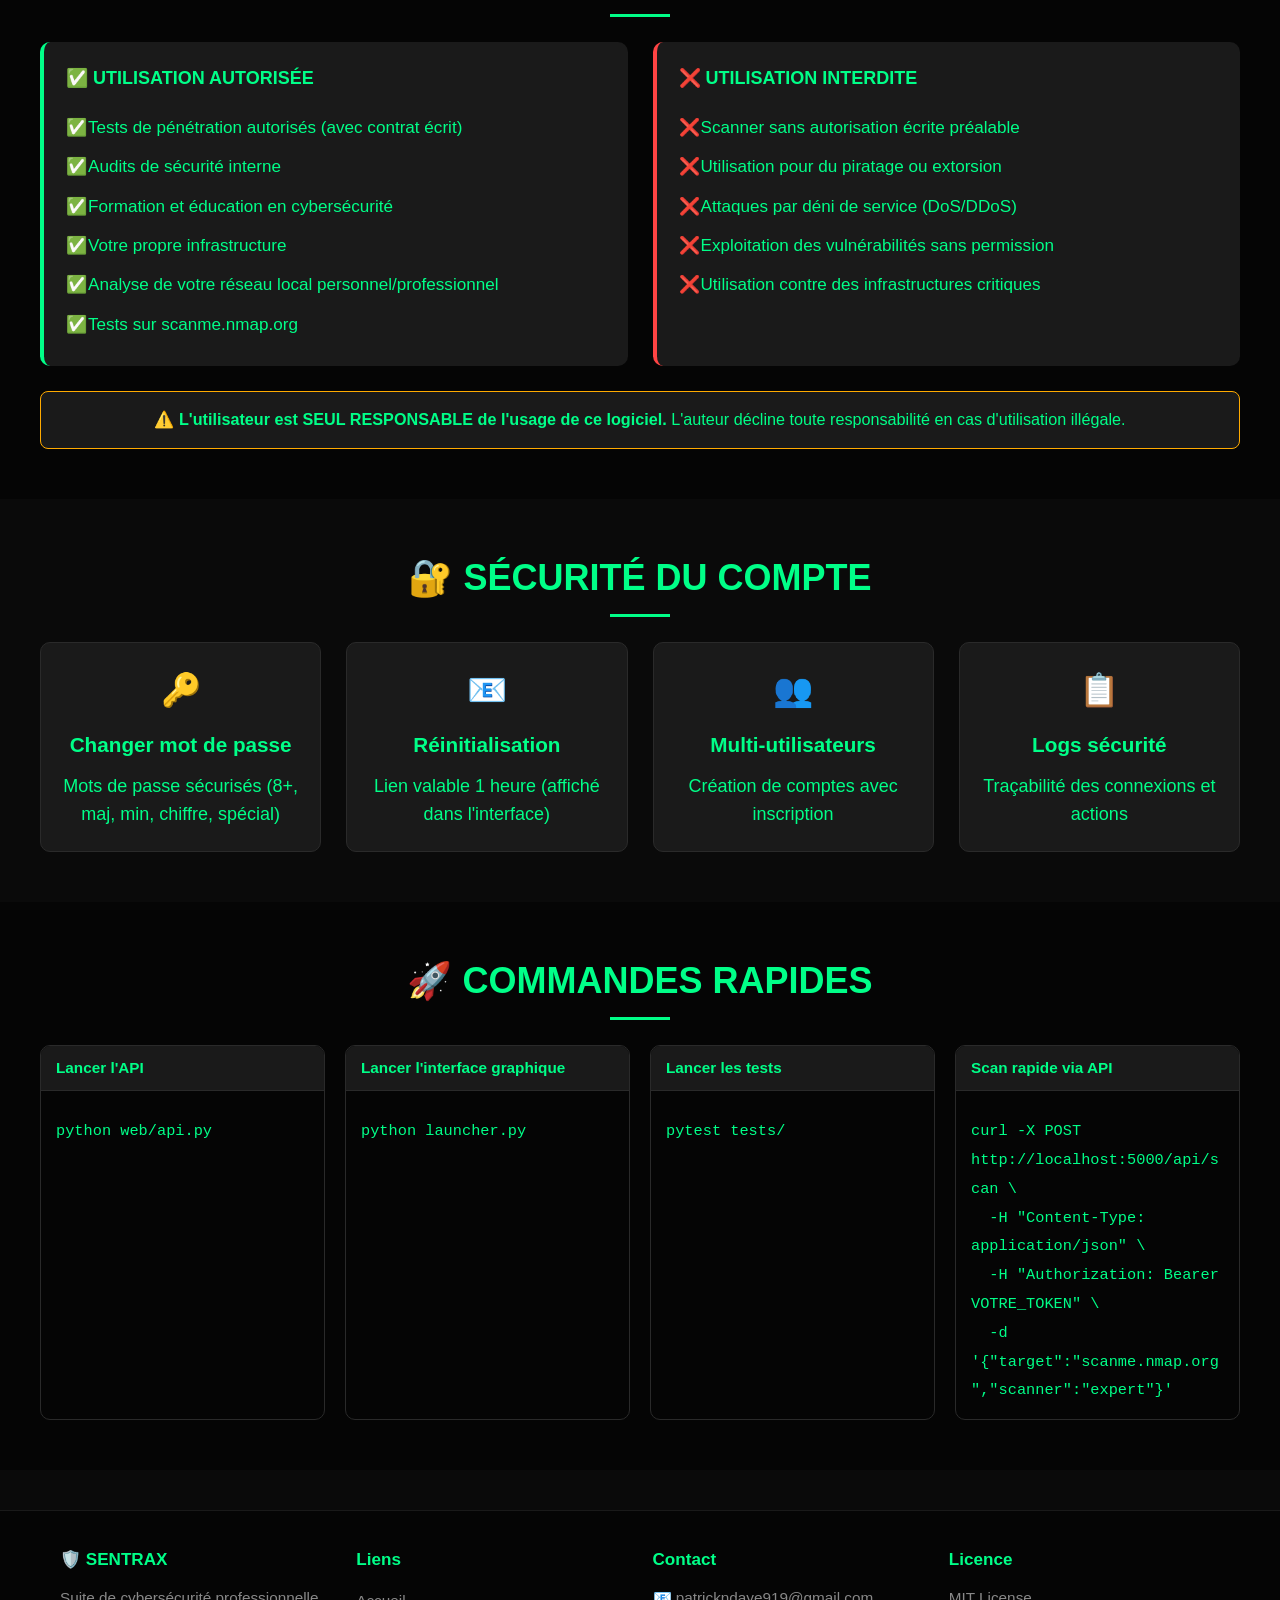
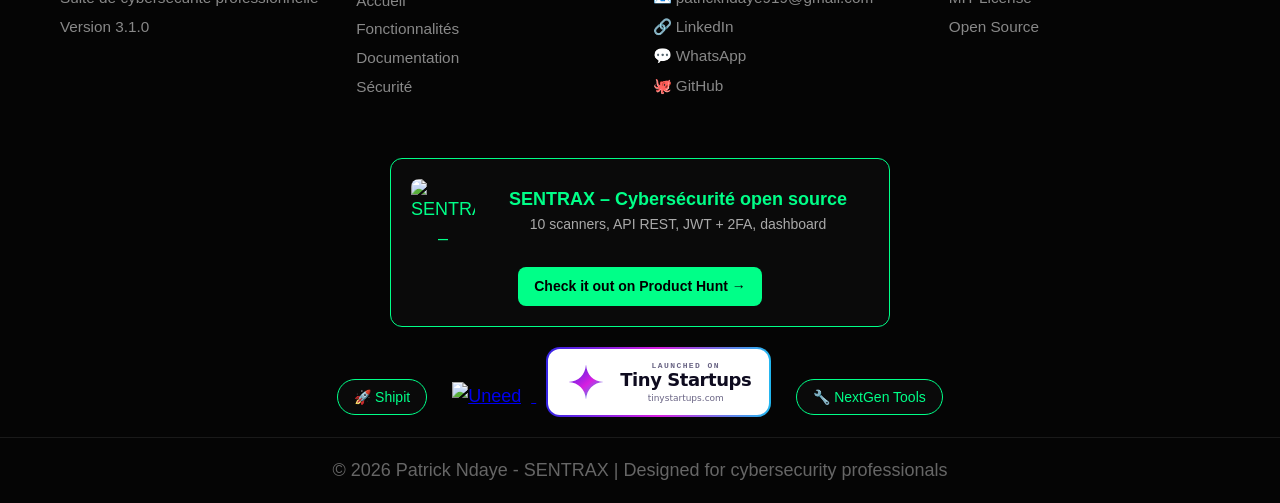
==== commit ffef39f4: "Fix responsive : vidéo YouTube adaptée aux écrans mobiles" ====
--- a/index.html
+++ b/index.html
@@ -77,10 +77,13 @@
         <!-- Démo YouTube -->
 <div style="text-align: center; margin: 30px 0;">
     <h2>🎥 Démonstration SENTRAX</h2>
-    <iframe width="800" height="450" src="https://www.youtube.com/embed/v5wyVZZEfec" 
-            title="SENTRAX - Démo officielle" frameborder="0" 
-            allow="accelerometer; autoplay; clipboard-write; encrypted-media; gyroscope; picture-in-picture" 
-            allowfullscreen></iframe>
+    <div style="position: relative; padding-bottom: 56.25%; height: 0; overflow: hidden; max-width: 100%;">
+        <iframe style="position: absolute; top: 0; left: 0; width: 100%; height: 100%;" 
+                src="https://www.youtube.com/embed/v5wyVZZEfec" 
+                title="SENTRAX - Démo officielle" frameborder="0" 
+                allow="accelerometer; autoplay; clipboard-write; encrypted-media; gyroscope; picture-in-picture" 
+                allowfullscreen></iframe>
+    </div>
     <p style="color: #aaa; margin-top: 10px;">Présentation du dashboard, des scanners et des résultats.</p>
 </div>
             <p style="color: #00ff88; margin-top: 10px;">⚡ Testez SENTRAX en 90 secondes (Docker ou EXE)</p>
